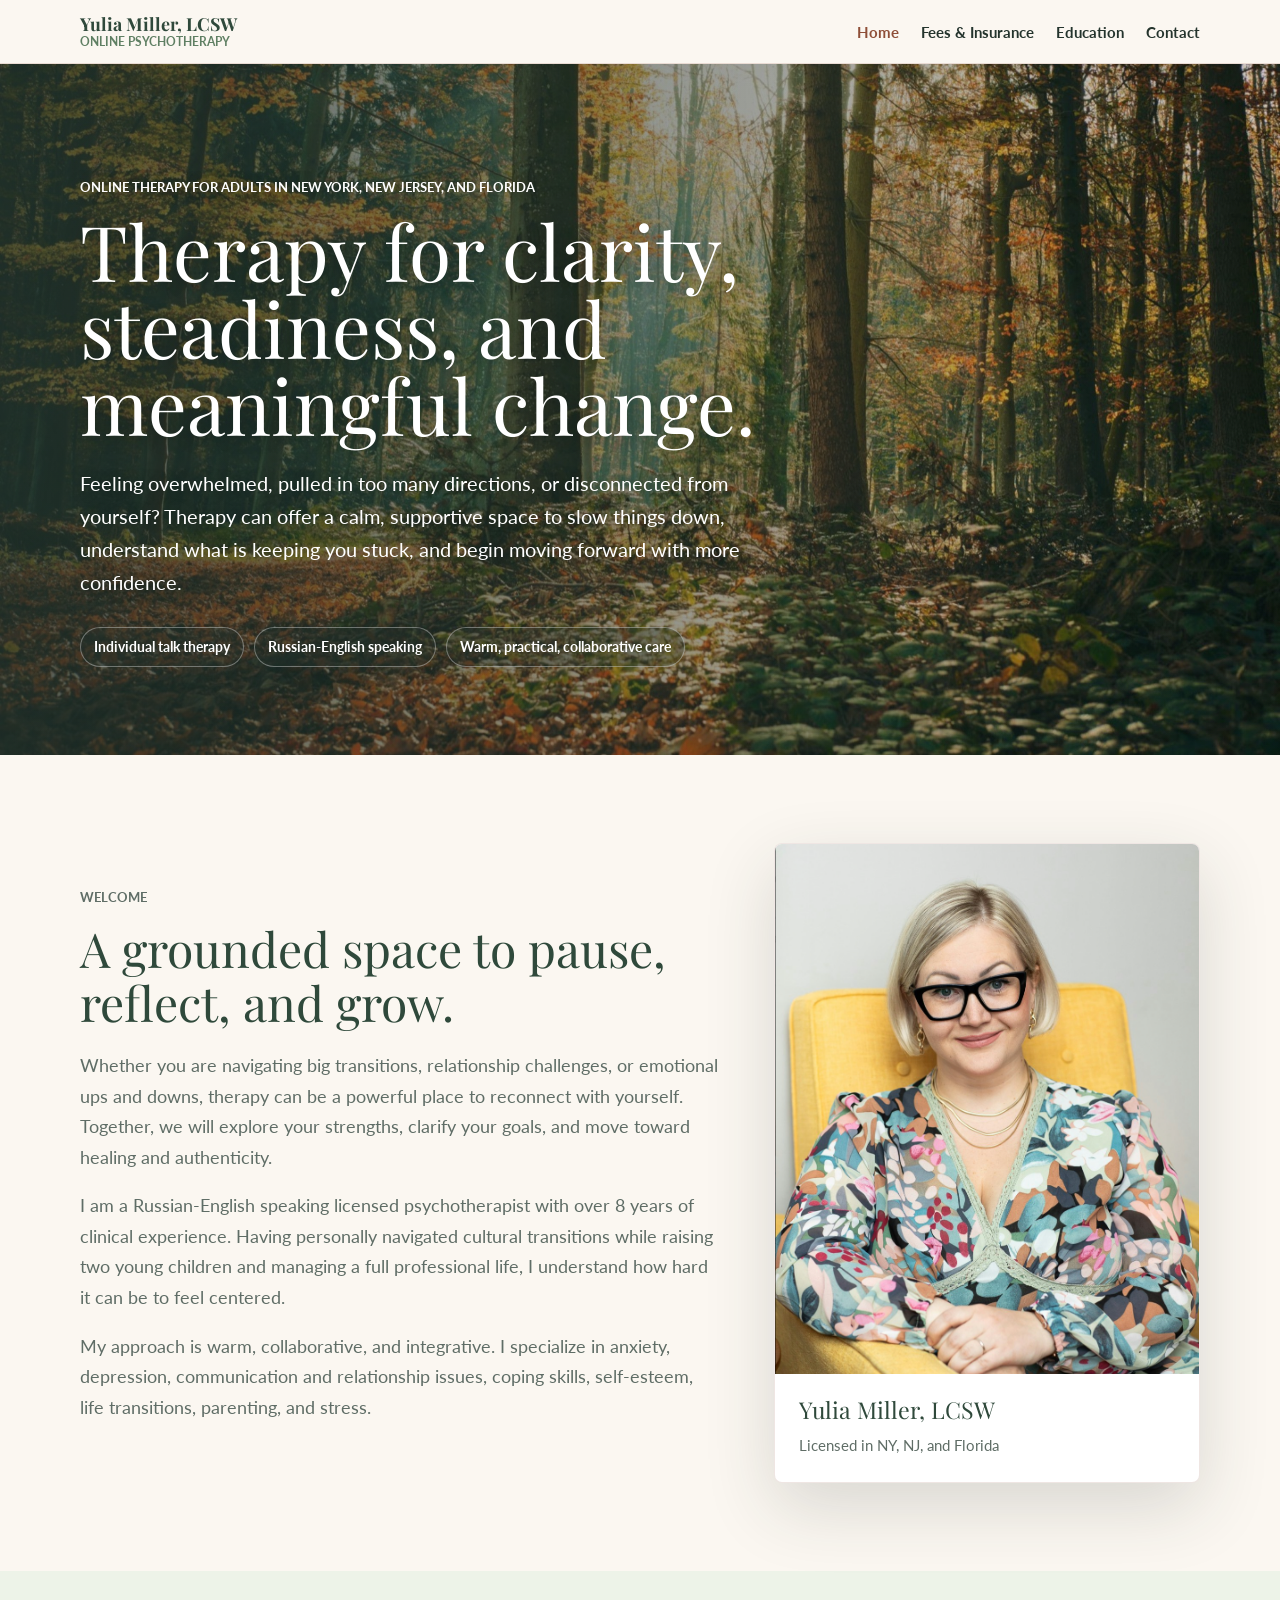
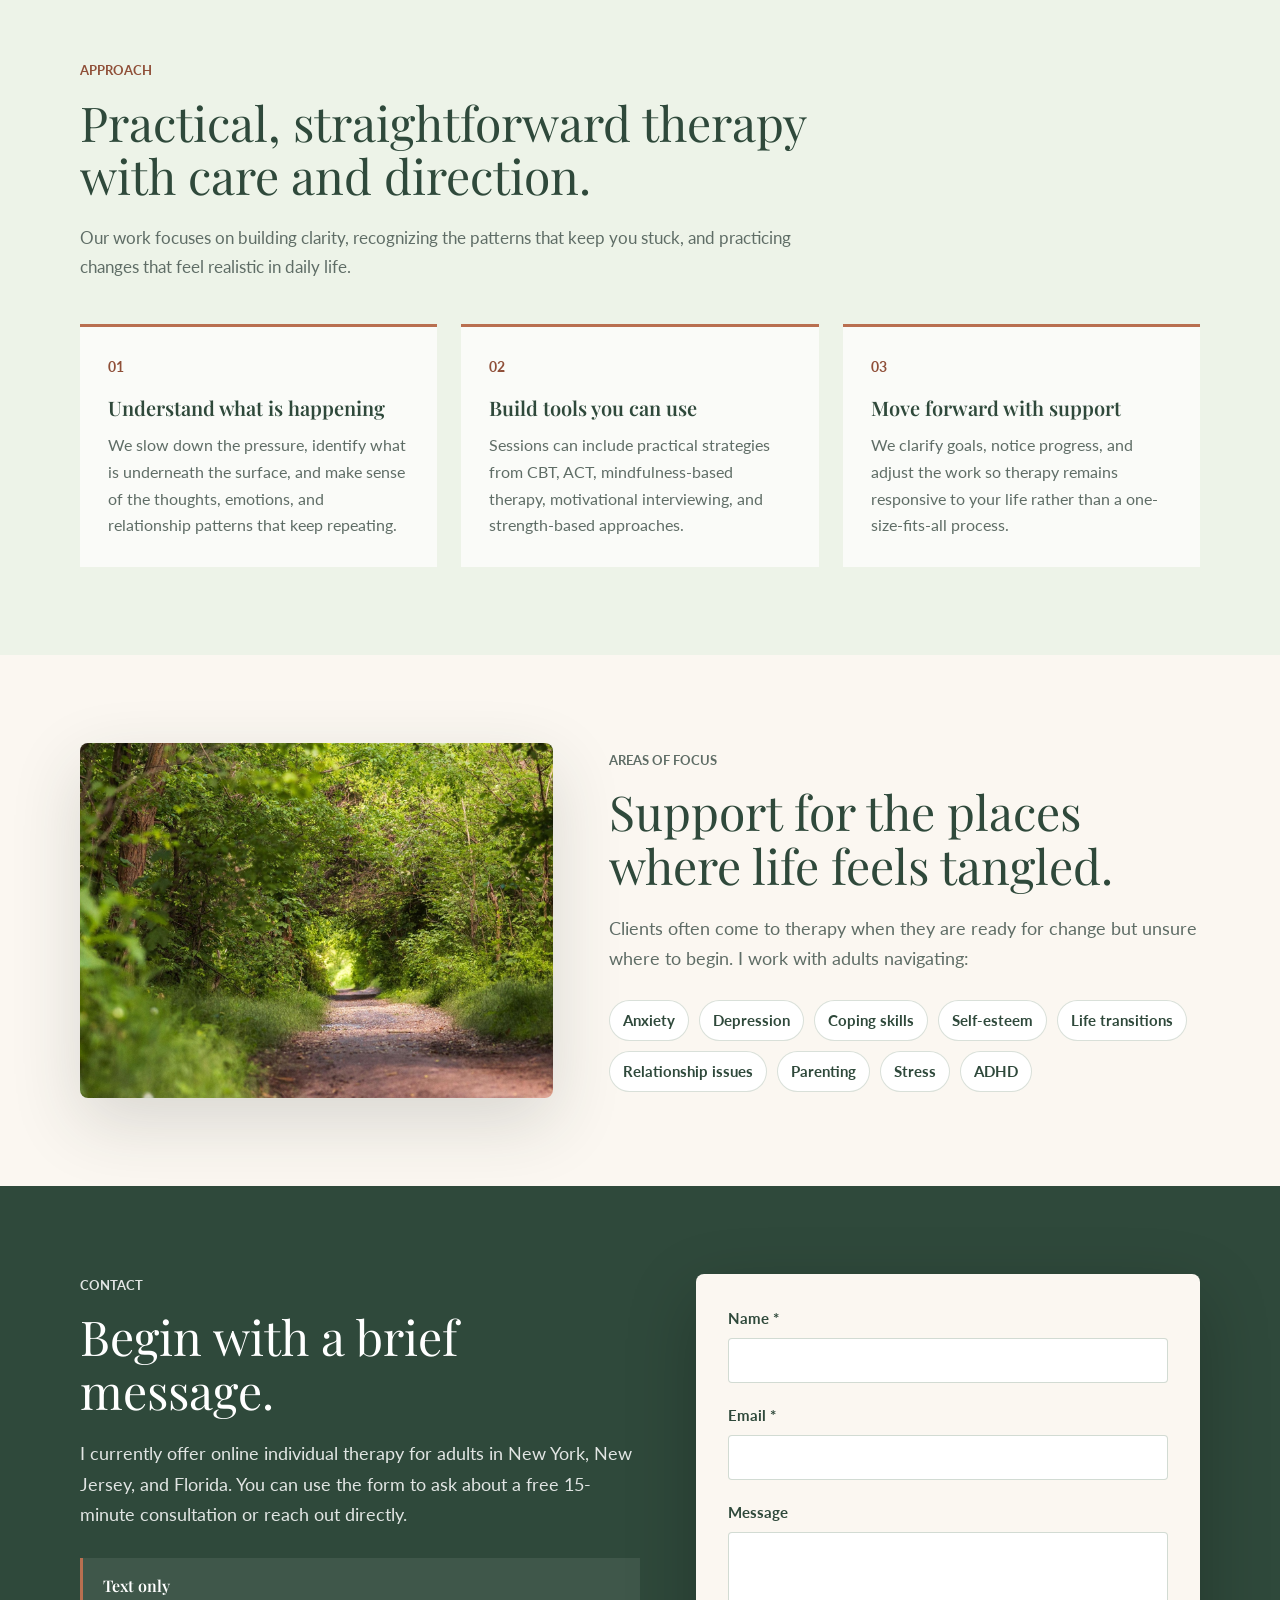
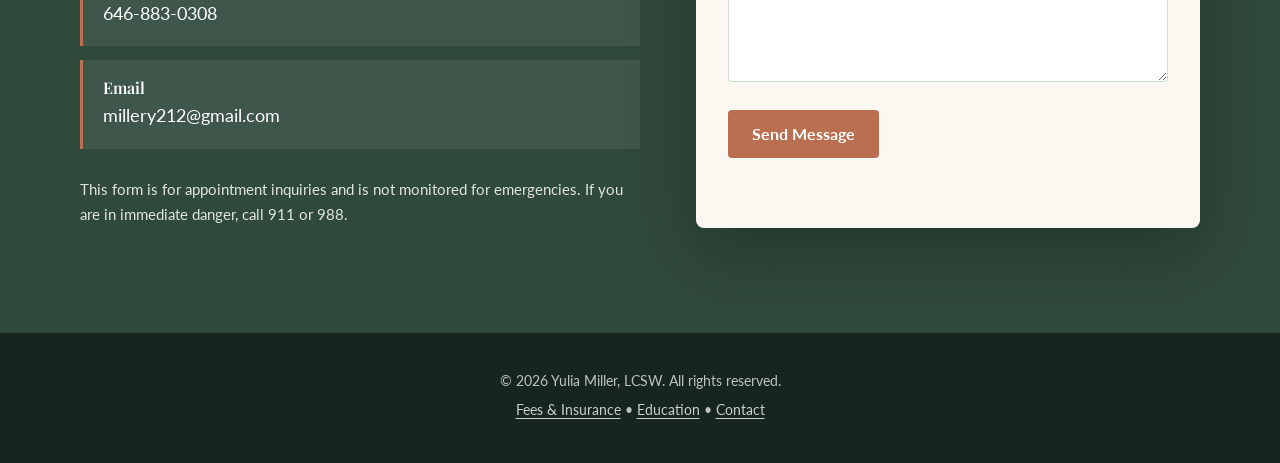
==== index.html @ f6fd6e9c "Remove hero action buttons from top of page" ====
<!doctype html>
<html lang="en">
  <head>
    <meta charset="UTF-8" />
    <meta name="viewport" content="width=device-width, initial-scale=1.0" />
    <title>Yulia Miller LCSW - Online Therapy in NY, NJ, and Florida</title>
    <meta name="description" content="Warm, practical online therapy for adults in New York, New Jersey, and Florida with Yulia Miller, LCSW." />
    <meta name="theme-color" content="#6f8d73" />
    <meta property="og:title" content="Yulia Miller LCSW" />
    <meta property="og:description" content="Online individual therapy for adults seeking clarity, steadiness, and meaningful change." />
    <meta property="og:type" content="website" />
    <meta property="og:url" content="https://yuliamiller.com" />
    <link rel="canonical" href="https://yuliamiller.com/" />
    <link rel="preconnect" href="https://fonts.googleapis.com" />
    <link rel="preconnect" href="https://fonts.gstatic.com" crossorigin />
    <link href="https://fonts.googleapis.com/css2?family=Playfair+Display:wght@400;600;700&amp;family=Lato:wght@400;600;700&amp;display=swap" rel="stylesheet" />
    <link rel="stylesheet" href="styles.css" />
  </head>
  <body>

    <nav class="site-nav">
      <div class="container">
        <a href="/" class="nav-brand">Yulia Miller, LCSW <span>Online Psychotherapy</span></a>
        <ul class="nav-links">
          <li><a href="/" class="active" aria-current="page">Home</a></li>
          <li><a href="/insurances/">Fees &amp; Insurance</a></li>
          <li><a href="/education/">Education</a></li>
          <li><a href="#contact">Contact</a></li>
        </ul>
      </div>
    </nav>

    <header class="hero">
      <div class="container hero-content">
        <p class="eyebrow">Online therapy for adults in New York, New Jersey, and Florida</p>
        <h1>Therapy for clarity, steadiness, and meaningful change.</h1>
        <p class="hero-lede">Feeling overwhelmed, pulled in too many directions, or disconnected from yourself? Therapy can offer a calm, supportive space to slow things down, understand what is keeping you stuck, and begin moving forward with more confidence.</p>
<!--        <div class="hero-actions" aria-label="Primary actions">-->
<!--          <a href="#contact" class="btn">Get in Touch</a>-->
<!--          <a href="/insurances/" class="btn btn-secondary">Fees &amp; Insurance</a>-->
<!--        </div>-->
        <ul class="hero-highlights">
          <li>Individual talk therapy</li>
          <li>Russian-English speaking</li>
          <li>Warm, practical, collaborative care</li>
        </ul>
      </div>
    </header>

    <main>

      <section class="intro-section">
        <div class="container split-layout">
          <div class="content-copy">
            <p class="eyebrow">Welcome</p>
            <h2 class="heading">A grounded space to pause, reflect, and grow.</h2>
            <p>Whether you are navigating big transitions, relationship challenges, or emotional ups and downs, therapy can be a powerful place to reconnect with yourself. Together, we will explore your strengths, clarify your goals, and move toward healing and authenticity.</p>
            <p>I am a Russian-English speaking licensed psychotherapist with over 8 years of clinical experience. Having personally navigated cultural transitions while raising two young children and managing a full professional life, I understand how hard it can be to feel centered.</p>
            <p>My approach is warm, collaborative, and integrative. I specialize in anxiety, depression, communication and relationship issues, coping skills, self-esteem, life transitions, parenting, and stress.</p>
          </div>
          <aside class="portrait-panel" aria-label="About Yulia Miller">
            <img src="images/headshot.png" alt="Yulia Miller, LCSW" />
            <div class="portrait-details">
              <p>Yulia Miller, LCSW</p>
              <span>Licensed in NY, NJ, and Florida</span>
            </div>
          </aside>
        </div>
      </section>

      <section class="approach-section">
        <div class="container">
          <div class="section-intro">
            <p class="eyebrow">Approach</p>
            <h2 class="heading">Practical, straightforward therapy with care and direction.</h2>
            <p>Our work focuses on building clarity, recognizing the patterns that keep you stuck, and practicing changes that feel realistic in daily life.</p>
          </div>
          <div class="approach-grid">
            <article class="feature-item">
              <span class="feature-number">01</span>
              <h3>Understand what is happening</h3>
              <p>We slow down the pressure, identify what is underneath the surface, and make sense of the thoughts, emotions, and relationship patterns that keep repeating.</p>
            </article>
            <article class="feature-item">
              <span class="feature-number">02</span>
              <h3>Build tools you can use</h3>
              <p>Sessions can include practical strategies from CBT, ACT, mindfulness-based therapy, motivational interviewing, and strength-based approaches.</p>
            </article>
            <article class="feature-item">
              <span class="feature-number">03</span>
              <h3>Move forward with support</h3>
              <p>We clarify goals, notice progress, and adjust the work so therapy remains responsive to your life rather than a one-size-fits-all process.</p>
            </article>
          </div>
        </div>
      </section>

      <section class="focus-section">
        <div class="container split-layout reverse">
          <div class="image-panel">
            <img src="images/green-path.jpeg" alt="A quiet green path through trees" />
          </div>
          <div class="content-copy">
            <p class="eyebrow">Areas of Focus</p>
            <h2 class="heading">Support for the places where life feels tangled.</h2>
            <p>Clients often come to therapy when they are ready for change but unsure where to begin. I work with adults navigating:</p>
            <ul class="pill-list">
              <li>Anxiety</li>
              <li>Depression</li>
              <li>Coping skills</li>
              <li>Self-esteem</li>
              <li>Life transitions</li>
              <li>Relationship issues</li>
              <li>Parenting</li>
              <li>Stress</li>
              <li>ADHD</li>
            </ul>
          </div>
        </div>
      </section>

      <section id="contact" class="contact">
        <div class="container contact-layout">
          <div class="contact-copy">
            <p class="eyebrow">Contact</p>
            <h2 class="heading">Begin with a brief message.</h2>
            <p>I currently offer online individual therapy for adults in New York, New Jersey, and Florida. You can use the form to ask about a free 15-minute consultation or reach out directly.</p>
            <div class="contact-methods">
              <a href="sms:+16468830308" class="contact-method">
                <span>Text only</span>
                646-883-0308
              </a>
              <a href="mailto:millery212@gmail.com" class="contact-method">
                <span>Email</span>
                millery212@gmail.com
              </a>
            </div>
            <p class="contact-note">This form is for appointment inquiries and is not monitored for emergencies. If you are in immediate danger, call 911 or 988.</p>
          </div>

          <form class="contact-form" id="contactForm">
            <div class="form-group">
              <label for="name">Name <span aria-hidden="true">*</span></label>
              <input type="text" id="name" name="name" required autocomplete="name" />
            </div>
            <div class="form-group">
              <label for="email">Email <span aria-hidden="true">*</span></label>
              <input type="email" id="email" name="email" required autocomplete="email" />
            </div>
            <div class="form-group">
              <label for="message">Message</label>
              <textarea id="message" name="message"></textarea>
            </div>
            <button type="submit" class="form-submit">Send Message</button>
            <p class="form-status" id="formStatus" aria-live="polite"></p>
          </form>
        </div>
      </section>

    </main>

    <footer class="site-footer">
      <p>&copy; <span id="year"></span> Yulia Miller, LCSW. All rights reserved.</p>
      <p><a href="/insurances/">Fees &amp; Insurance</a> &bull; <a href="/education/">Education</a> &bull; <a href="/#contact">Contact</a></p>
    </footer>

    <script>
      document.getElementById('year').textContent = new Date().getFullYear();

      const form = document.getElementById('contactForm');
      const status = document.getElementById('formStatus');

      form.addEventListener('submit', async (e) => {
        e.preventDefault();
        const btn = form.querySelector('.form-submit');
        btn.disabled = true;
        status.textContent = 'Sending...';
        status.className = 'form-status';

        const data = {
          name: form.name.value.trim(),
          email: form.email.value.trim(),
          message: form.message.value.trim(),
        };

        try {
          const res = await fetch('/api/contact', {
            method: 'POST',
            headers: { 'Content-Type': 'application/json' },
            body: JSON.stringify(data),
          });
          if (res.ok) {
            status.textContent = 'Thank you. I will be in touch soon.';
            status.className = 'form-status success';
            form.reset();
          } else {
            throw new Error('Server error');
          }
        } catch {
          status.textContent = 'Something went wrong. Please email me directly.';
          status.className = 'form-status error';
        } finally {
          btn.disabled = false;
        }
      });
    </script>
  </body>
</html>
---- styles.css ----
:root {
  --forest: #2f493b;
  --moss: #5f7f63;
  --sage: #8fa985;
  --sage-light: #edf3e8;
  --clay: #b96f50;
  --clay-dark: #8f4f38;
  --cream: #fbf7f1;
  --linen: #f4eadf;
  --sand: #dfc9b2;
  --ink: #24342d;
  --muted: #5f6d66;
  --white: #ffffff;
  --body-font: 'Lato', sans-serif;
  --heading-font: 'Playfair Display', serif;
}

*, *::before, *::after { box-sizing: border-box; }

html { scroll-behavior: smooth; }

html, body {
  margin: 0;
  padding: 0;
}

body {
  font-family: var(--body-font);
  color: var(--ink);
  font-size: 18px;
  line-height: 1.7;
  letter-spacing: 0;
  background: var(--cream);
}

.container {
  width: min(1120px, calc(100% - 48px));
  margin: 0 auto;
}

.center { text-align: center; }

img {
  max-width: 100%;
  height: auto;
  display: block;
}

a {
  color: var(--clay-dark);
  text-underline-offset: 0.18em;
}

p { margin: 0 0 18px; }

.heading {
  font-family: var(--heading-font);
  font-weight: 400;
  font-size: clamp(2rem, 4vw, 3rem);
  line-height: 1.12;
  margin: 0 0 20px;
  color: var(--forest);
}

.eyebrow {
  color: var(--clay-dark);
  font-size: 0.84rem;
  font-weight: 700;
  letter-spacing: 0;
  margin: 0 0 14px;
  text-transform: uppercase;
}

/* Navigation */

.site-nav {
  background: rgba(251, 247, 241, 0.94);
  border-bottom: 1px solid rgba(143, 79, 56, 0.16);
  position: sticky;
  top: 0;
  z-index: 100;
  backdrop-filter: blur(14px);
}

.site-nav .container {
  display: flex;
  align-items: center;
  justify-content: space-between;
  gap: 24px;
  padding-top: 14px;
  padding-bottom: 14px;
}

.nav-brand {
  font-family: var(--heading-font);
  font-weight: 700;
  font-size: 1.12rem;
  color: var(--forest);
  text-decoration: none;
  line-height: 1.15;
  white-space: nowrap;
}

.nav-brand span {
  display: block;
  font-size: 0.76rem;
  font-family: var(--body-font);
  font-weight: 700;
  color: var(--moss);
  letter-spacing: 0;
  text-transform: uppercase;
}

.nav-links {
  display: flex;
  align-items: center;
  flex-wrap: wrap;
  justify-content: flex-end;
  gap: 22px;
  list-style: none;
  margin: 0;
  padding: 0;
}

.nav-links a {
  color: var(--ink);
  font-size: 0.95rem;
  font-weight: 700;
  text-decoration: none;
}

.nav-links a:hover,
.nav-links a.active {
  color: var(--clay-dark);
}

/* Home hero */

.hero {
  position: relative;
  isolation: isolate;
  min-height: 560px;
  padding: 112px 0 88px;
  color: var(--white);
  background:
    linear-gradient(90deg, rgba(36, 52, 45, 0.78), rgba(36, 52, 45, 0.45) 58%, rgba(36, 52, 45, 0.18)),
    url("images/forest-warm.jpeg") center / cover no-repeat;
}

.hero-content {
  max-width: 760px;
  margin-left: max(24px, calc((100vw - 1120px) / 2));
}

.hero .eyebrow,
.hero h1,
.hero p {
  color: var(--white);
  text-shadow: 0 1px 18px rgba(0, 0, 0, 0.32);
}

.hero h1 {
  font-family: var(--heading-font);
  font-size: clamp(2.75rem, 6vw, 5.2rem);
  font-weight: 400;
  line-height: 1;
  margin: 0 0 24px;
}

.hero-lede {
  max-width: 680px;
  font-size: clamp(1.05rem, 2vw, 1.25rem);
  line-height: 1.65;
}

.hero-actions {
  display: flex;
  flex-wrap: wrap;
  gap: 14px;
  margin-top: 30px;
}

.btn,
.form-submit {
  display: inline-flex;
  align-items: center;
  justify-content: center;
  min-height: 48px;
  border: 0;
  border-radius: 4px;
  background: var(--clay);
  color: var(--white);
  cursor: pointer;
  font-family: var(--body-font);
  font-size: 0.98rem;
  font-weight: 700;
  line-height: 1.2;
  padding: 13px 24px;
  text-decoration: none;
  transition: background 0.15s ease, transform 0.15s ease;
}

.btn:hover,
.form-submit:hover {
  background: var(--clay-dark);
  color: var(--white);
  transform: translateY(-1px);
}

.btn-secondary {
  background: rgba(255, 255, 255, 0.18);
  border: 1px solid rgba(255, 255, 255, 0.64);
}

.btn-secondary:hover {
  background: rgba(255, 255, 255, 0.28);
}

.hero-highlights {
  display: flex;
  flex-wrap: wrap;
  gap: 10px;
  list-style: none;
  margin: 28px 0 0;
  padding: 0;
}

.hero-highlights li {
  border: 1px solid rgba(255, 255, 255, 0.34);
  border-radius: 999px;
  background: rgba(36, 52, 45, 0.34);
  color: var(--white);
  font-size: 0.9rem;
  font-weight: 700;
  padding: 7px 13px;
}

/* Shared sections */

section {
  padding: 88px 0;
}

.intro-section,
.focus-section {
  background: var(--cream);
}

.approach-section {
  background: var(--sage-light);
}

.split-layout {
  display: grid;
  grid-template-columns: minmax(0, 1.08fr) minmax(300px, 0.72fr);
  gap: 56px;
  align-items: center;
}

.split-layout.reverse {
  grid-template-columns: minmax(300px, 0.8fr) minmax(0, 1fr);
}

.content-copy {
  max-width: 720px;
}

.content-copy p {
  color: var(--muted);
}

.portrait-panel,
.image-panel {
  overflow: hidden;
  border-radius: 8px;
  box-shadow: 0 24px 70px rgba(36, 52, 45, 0.16);
}

.portrait-panel {
  background: var(--white);
  border: 1px solid rgba(143, 79, 56, 0.14);
}

.portrait-panel img {
  width: 100%;
  aspect-ratio: 4 / 5;
  object-fit: cover;
  object-position: center top;
}

.portrait-details {
  padding: 22px 24px 24px;
}

.portrait-details p {
  color: var(--forest);
  font-family: var(--heading-font);
  font-size: 1.45rem;
  line-height: 1.2;
  margin: 0 0 8px;
}

.portrait-details span {
  color: var(--muted);
  display: block;
  font-size: 0.96rem;
}

.section-intro {
  max-width: 760px;
  margin-bottom: 42px;
}

.section-intro p:last-child {
  color: var(--muted);
  font-size: 1.08rem;
}

.approach-grid {
  display: grid;
  grid-template-columns: repeat(3, minmax(0, 1fr));
  gap: 24px;
}

.feature-item {
  border-top: 3px solid var(--clay);
  background: rgba(255, 255, 255, 0.72);
  padding: 28px;
}

.feature-number {
  color: var(--clay-dark);
  display: block;
  font-size: 0.9rem;
  font-weight: 700;
  margin-bottom: 16px;
}

.feature-item h3,
.fees-box h3,
.edu-item h3,
.contact-method span {
  color: var(--forest);
  font-family: var(--heading-font);
  font-size: 1.25rem;
  font-weight: 600;
  line-height: 1.25;
  margin: 0 0 12px;
}

.feature-item p {
  color: var(--muted);
  font-size: 0.98rem;
  margin: 0;
}

.image-panel img {
  width: 100%;
  aspect-ratio: 4 / 3;
  object-fit: cover;
}

.pill-list,
.payment-tags {
  display: flex;
  flex-wrap: wrap;
  gap: 10px;
  list-style: none;
  margin: 26px 0 0;
  padding: 0;
}

.pill-list li,
.tag {
  background: var(--white);
  border: 1px solid rgba(95, 127, 99, 0.24);
  border-radius: 999px;
  color: var(--forest);
  font-size: 0.92rem;
  font-weight: 700;
  padding: 7px 13px;
}

/* Contact */

.contact {
  background: var(--forest);
  color: var(--white);
}

.contact-layout {
  display: grid;
  grid-template-columns: minmax(0, 0.8fr) minmax(320px, 0.72fr);
  gap: 56px;
  align-items: start;
}

.contact .heading,
.contact .eyebrow,
.contact-copy p {
  color: var(--white);
}

.contact-copy p {
  opacity: 0.86;
}

.contact-methods {
  display: grid;
  gap: 14px;
  margin: 28px 0;
}

.contact-method {
  border-left: 3px solid var(--clay);
  background: rgba(255, 255, 255, 0.08);
  color: var(--white);
  display: block;
  padding: 18px 20px;
  text-decoration: none;
}

.contact-method:hover {
  background: rgba(255, 255, 255, 0.14);
}

.contact-method span {
  color: var(--white);
  display: block;
  font-size: 1rem;
  margin-bottom: 2px;
}

.contact-note {
  font-size: 0.92rem;
}

.contact-form {
  background: var(--cream);
  border-radius: 8px;
  box-shadow: 0 24px 70px rgba(0, 0, 0, 0.24);
  padding: 32px;
}

.form-group {
  margin-bottom: 20px;
}

.form-group label {
  color: var(--forest);
  display: block;
  font-size: 0.92rem;
  font-weight: 700;
  margin-bottom: 7px;
}

.form-group input,
.form-group textarea {
  width: 100%;
  border: 1px solid rgba(95, 127, 99, 0.28);
  border-radius: 4px;
  background: var(--white);
  color: var(--ink);
  font-family: var(--body-font);
  font-size: 1rem;
  padding: 12px 14px;
  transition: border-color 0.15s ease, box-shadow 0.15s ease;
}

.form-group input:focus,
.form-group textarea:focus {
  border-color: var(--clay);
  box-shadow: 0 0 0 3px rgba(185, 111, 80, 0.16);
  outline: none;
}

.form-group textarea {
  min-height: 150px;
  resize: vertical;
}

.form-status {
  color: var(--forest);
  font-size: 0.95rem;
  margin: 16px 0 0;
  min-height: 1.4em;
}

.form-status.success { color: var(--moss); }
.form-status.error { color: #9e3224; }

/* Fees and education pages */

.page-hero {
  position: relative;
  padding: 68px 0 58px;
  background:
    linear-gradient(90deg, rgba(36, 52, 45, 0.8), rgba(36, 52, 45, 0.44)),
    url("images/forest-warm.jpeg") center / cover no-repeat;
  color: var(--white);
}

.page-hero h1 {
  color: var(--white);
  font-family: var(--heading-font);
  font-size: clamp(2.25rem, 5vw, 4rem);
  font-weight: 400;
  line-height: 1.08;
  margin: 0 0 12px;
}

.page-hero p {
  max-width: 680px;
  color: rgba(255, 255, 255, 0.86);
  margin: 0;
}

.fees-grid {
  display: grid;
  grid-template-columns: minmax(0, 0.86fr) minmax(0, 1.14fr);
  gap: 32px;
  align-items: start;
}

.fees-box,
.edu-item {
  background: var(--white);
  border: 1px solid rgba(143, 79, 56, 0.14);
  border-radius: 8px;
  padding: 30px;
}

.fees-box h3 {
  margin-top: 0;
}

.fee-amount {
  color: var(--forest);
  font-size: 2rem;
  font-weight: 700;
  line-height: 1.2;
  margin: 0 0 8px;
}

.fee-amount span {
  color: var(--muted);
  display: block;
  font-size: 1rem;
  font-weight: 400;
  margin-top: 4px;
}

.insurance-list {
  columns: 2;
  column-gap: 32px;
  list-style: none;
  margin: 16px 0 0;
  padding: 0;
}

.insurance-list li {
  border-bottom: 1px solid rgba(95, 127, 99, 0.18);
  break-inside: avoid;
  color: var(--muted);
  font-size: 0.96rem;
  padding: 7px 0;
}

.insurance-list li:last-child {
  border-bottom: 1px solid rgba(95, 127, 99, 0.18);
}

.edu-list {
  display: grid;
  gap: 20px;
  list-style: none;
  margin: 0;
  padding: 0;
  max-width: 820px;
}

.edu-item p {
  color: var(--muted);
  margin: 0 0 6px;
}

.edu-item .edu-years {
  color: var(--clay-dark);
  font-size: 0.94rem;
  font-weight: 700;
  margin-bottom: 8px;
}

.edu-item .edu-addr {
  color: var(--muted);
  font-size: 0.9rem;
}

/* Footer */

.site-footer {
  background: #17251f;
  color: rgba(255, 255, 255, 0.72);
  font-size: 0.88rem;
  padding: 36px 24px;
  text-align: center;
}

.site-footer p {
  margin: 0 0 5px;
}

.site-footer a {
  color: rgba(255, 255, 255, 0.78);
}

.site-footer a:hover {
  color: var(--white);
}

/* Responsive */

@media (max-width: 860px) {
  body {
    font-size: 17px;
  }

  .site-nav .container {
    align-items: flex-start;
    flex-direction: column;
    gap: 12px;
  }

  .nav-links {
    justify-content: flex-start;
    gap: 14px 18px;
  }

  .hero {
    min-height: 0;
    padding: 82px 0 70px;
  }

  .hero-content {
    margin-left: auto;
    max-width: none;
  }

  section {
    padding: 64px 0;
  }

  .split-layout,
  .split-layout.reverse,
  .approach-grid,
  .contact-layout,
  .fees-grid {
    grid-template-columns: 1fr;
  }

  .split-layout.reverse .image-panel {
    order: 2;
  }

  .split-layout.reverse .content-copy {
    order: 1;
  }

  .insurance-list {
    columns: 1;
  }
}

@media (max-width: 560px) {
  .container {
    width: min(100% - 32px, 1120px);
  }

  .hero {
    padding: 48px 0 46px;
  }

  .hero h1 {
    font-size: clamp(2rem, 11vw, 2.7rem);
  }

  .hero-lede {
    font-size: 1rem;
    line-height: 1.55;
  }

  .hero-actions,
  .btn,
  .form-submit {
    width: 100%;
  }

  .hero-highlights {
    display: none;
  }

  .hero-highlights li,
  .pill-list li,
  .tag {
    font-size: 0.84rem;
  }

  .contact-form,
  .fees-box,
  .edu-item {
    padding: 24px;
  }
}
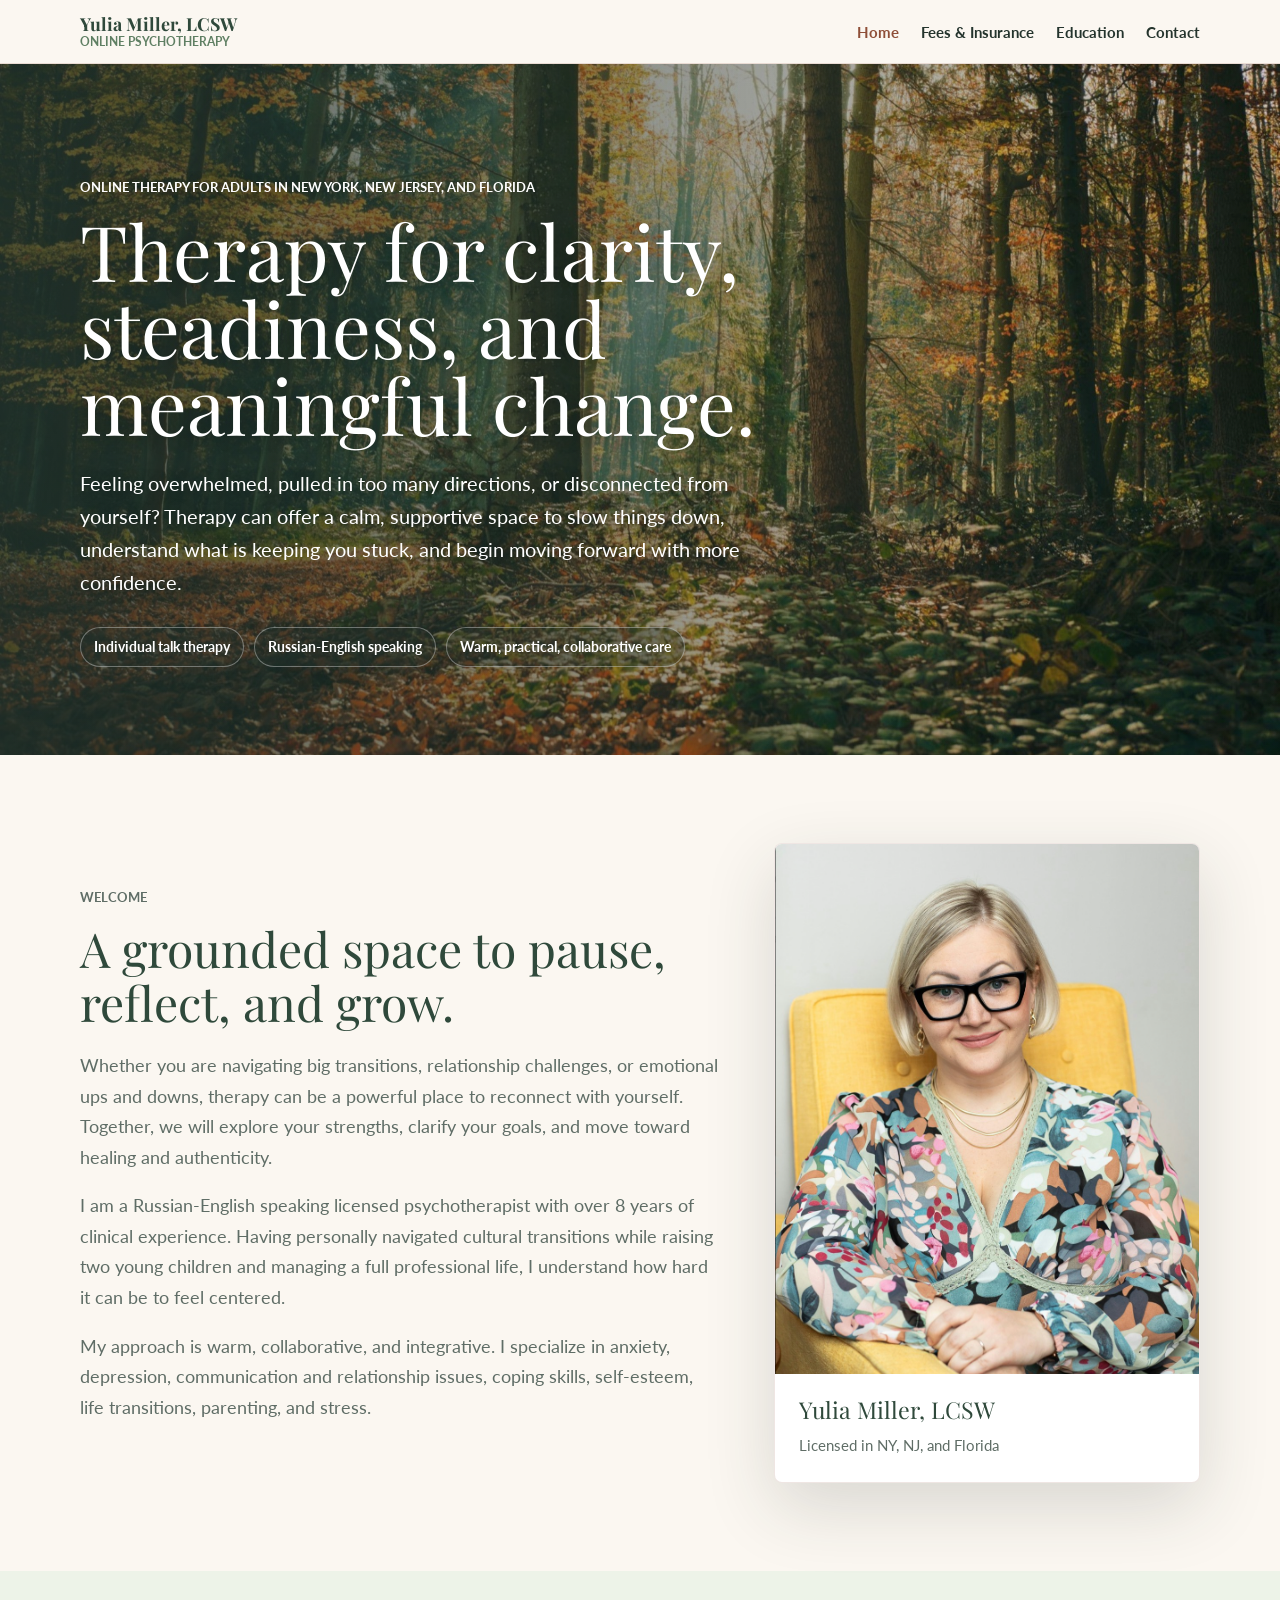
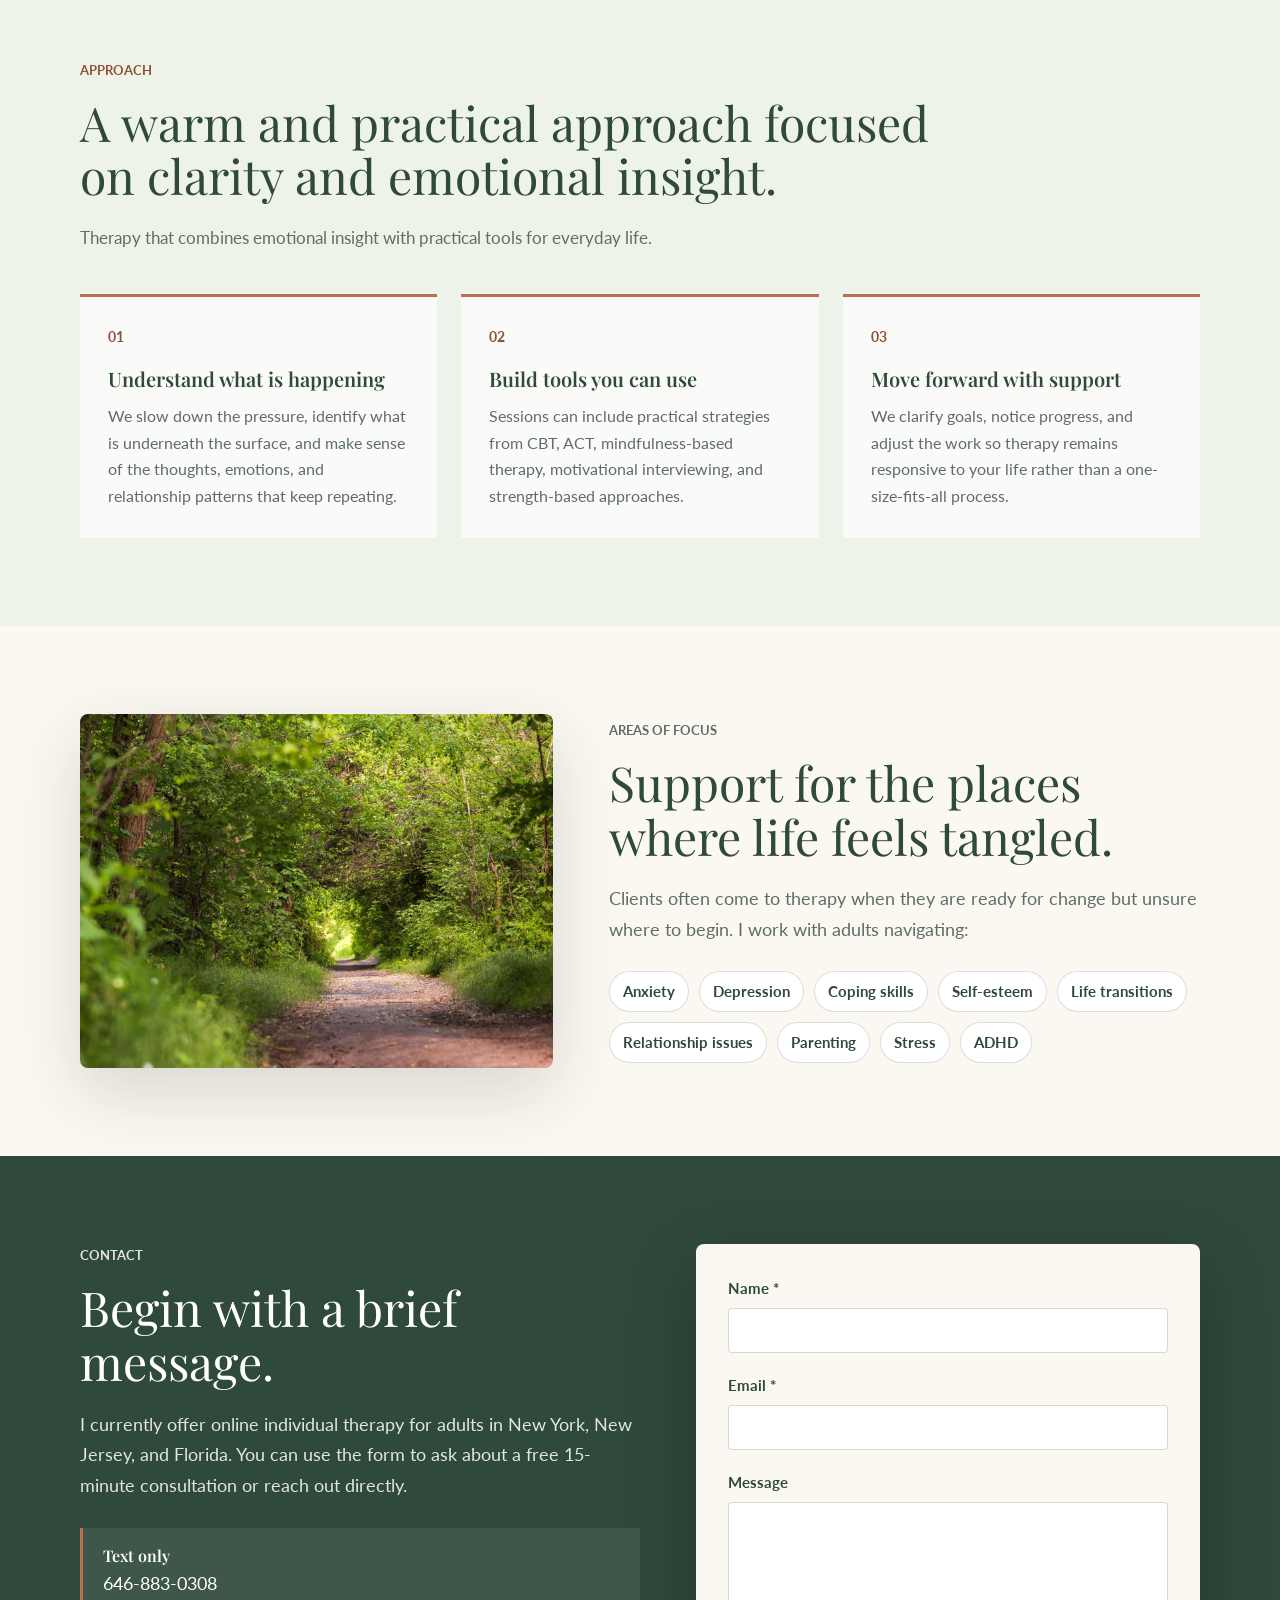
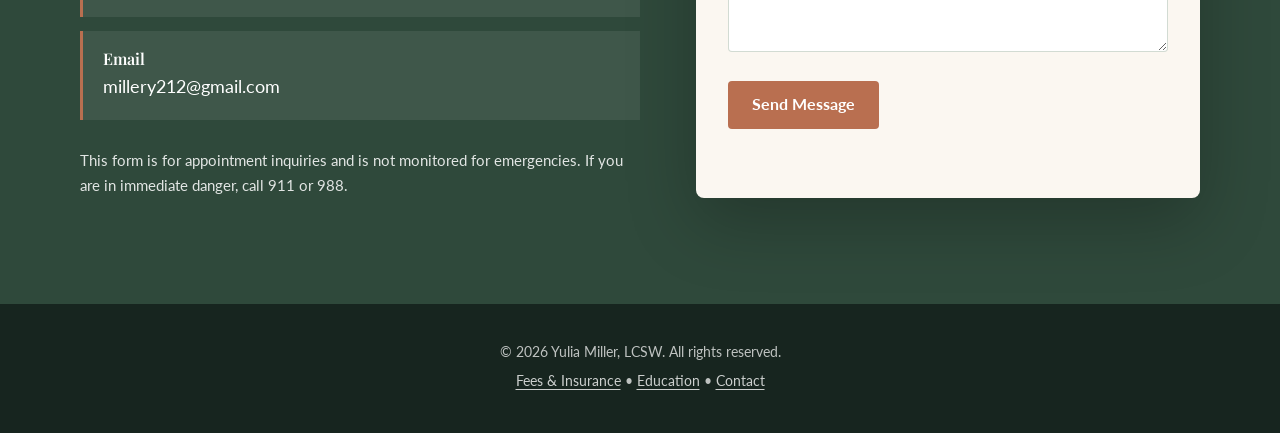
==== commit 8953389f: "Tweak approach section" ====
--- a/index.html
+++ b/index.html
@@ -72,8 +72,8 @@
         <div class="container">
           <div class="section-intro">
             <p class="eyebrow">Approach</p>
-            <h2 class="heading">Practical, straightforward therapy with care and direction.</h2>
-            <p>Our work focuses on building clarity, recognizing the patterns that keep you stuck, and practicing changes that feel realistic in daily life.</p>
+            <h2 class="heading">A warm and practical approach focused on clarity and emotional insight.</h2>
+            <p>Therapy that combines emotional insight with practical tools for everyday life.</p>
           </div>
           <div class="approach-grid">
             <article class="feature-item">
--- a/styles.css
+++ b/styles.css
@@ -307,7 +307,7 @@
 }
 
 .section-intro {
-  max-width: 760px;
+  max-width: 860px;
   margin-bottom: 42px;
 }
 
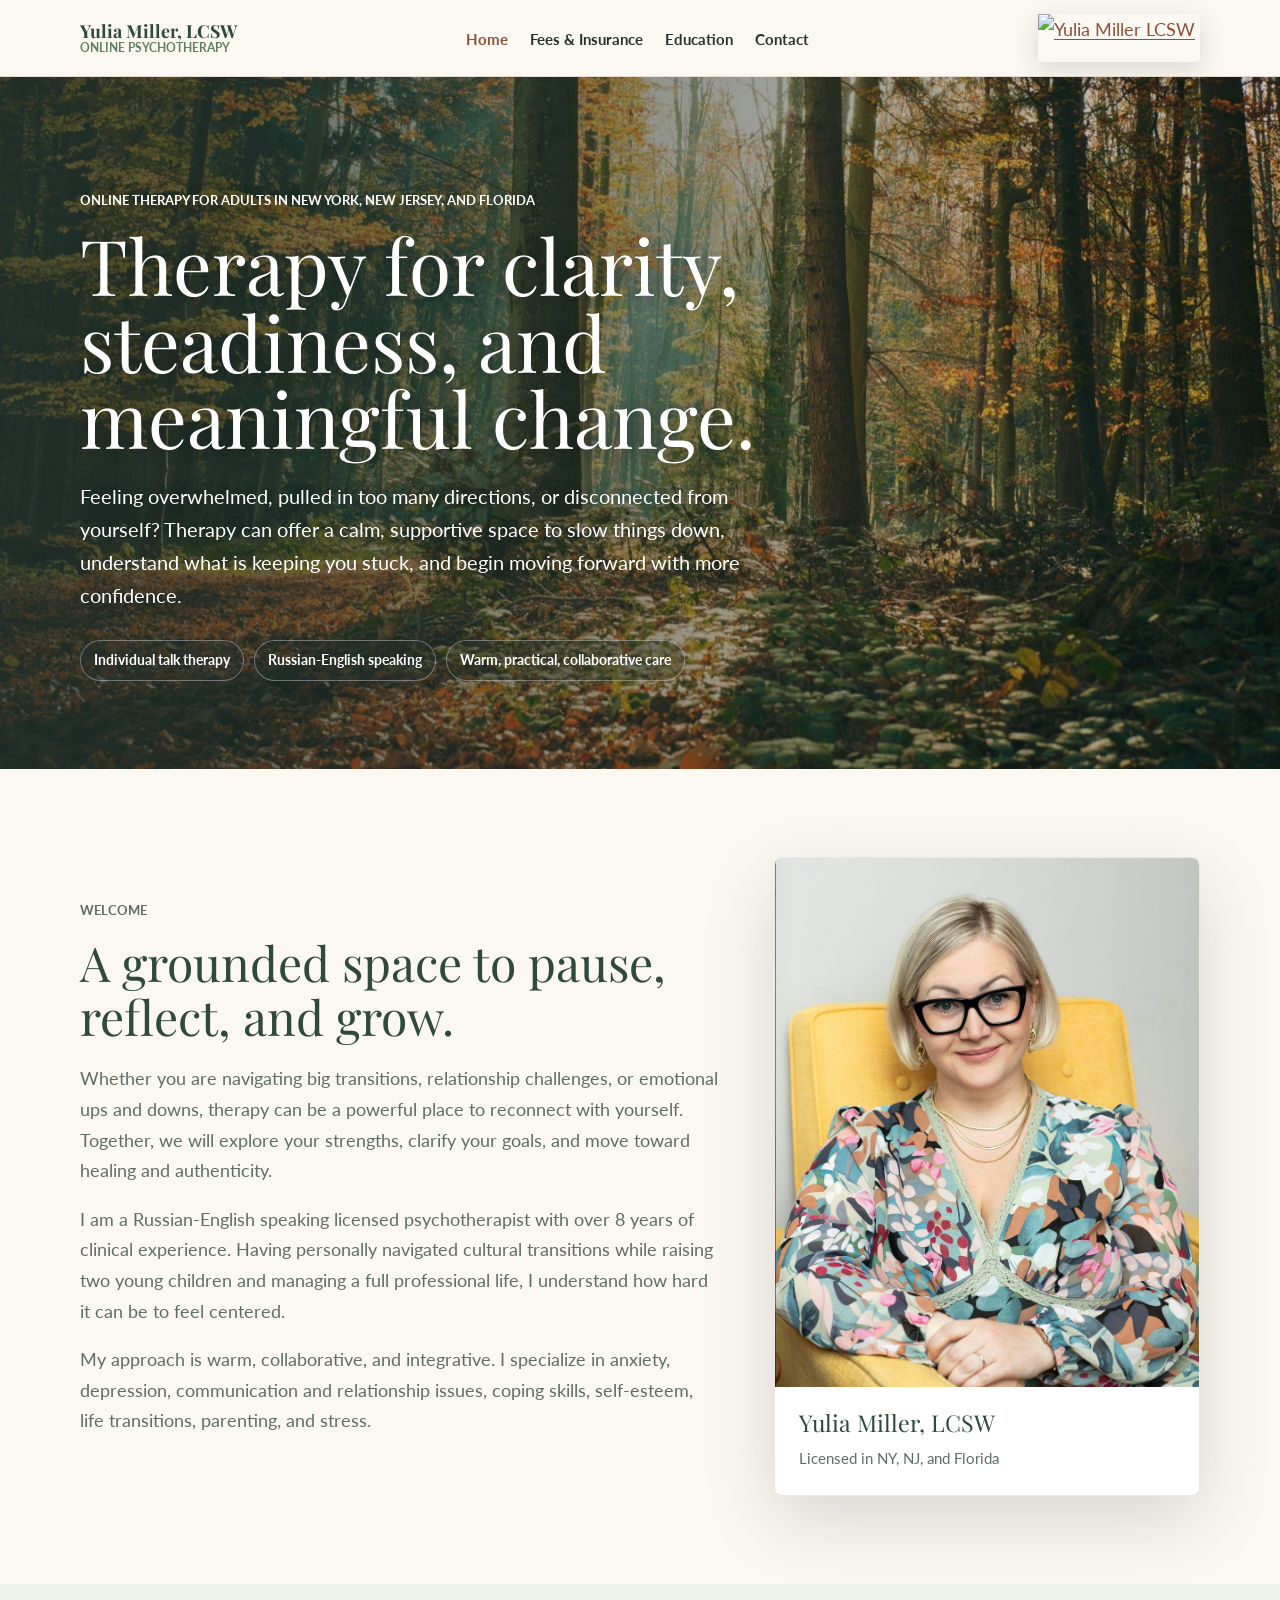
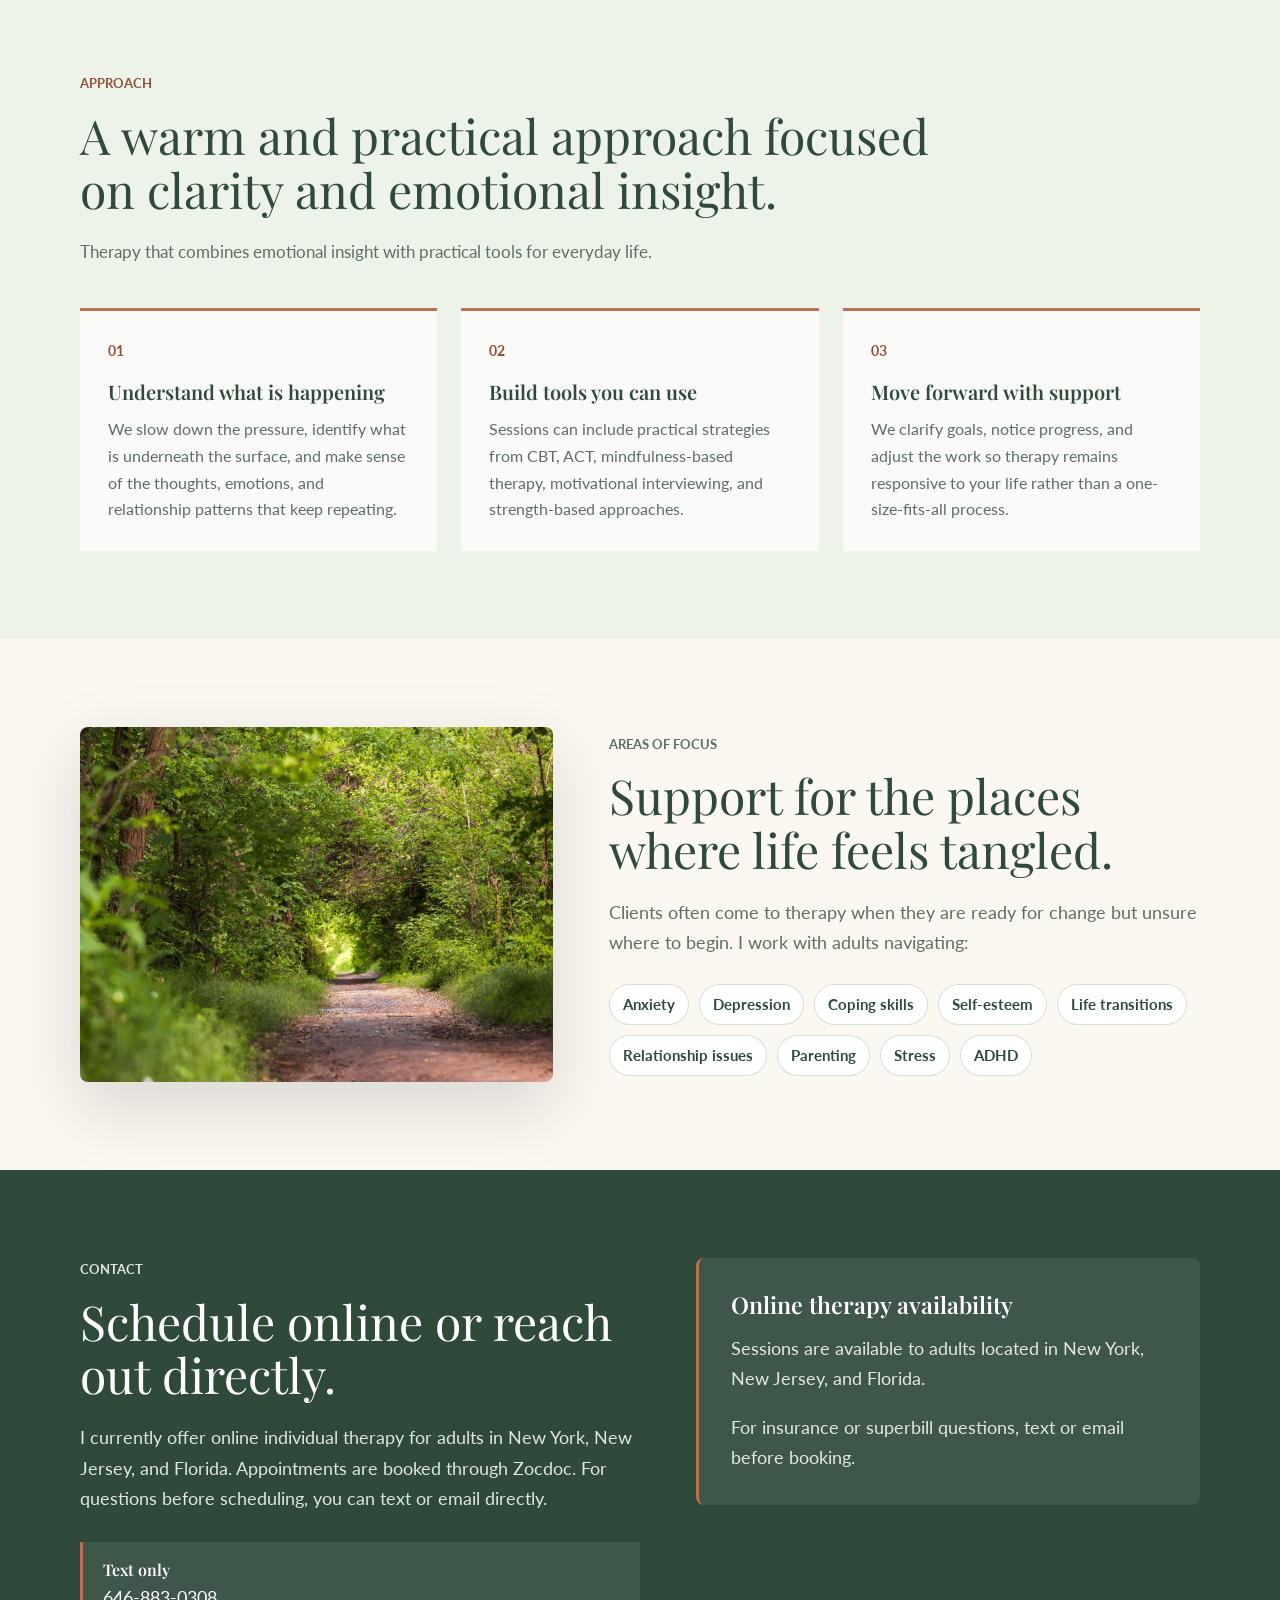
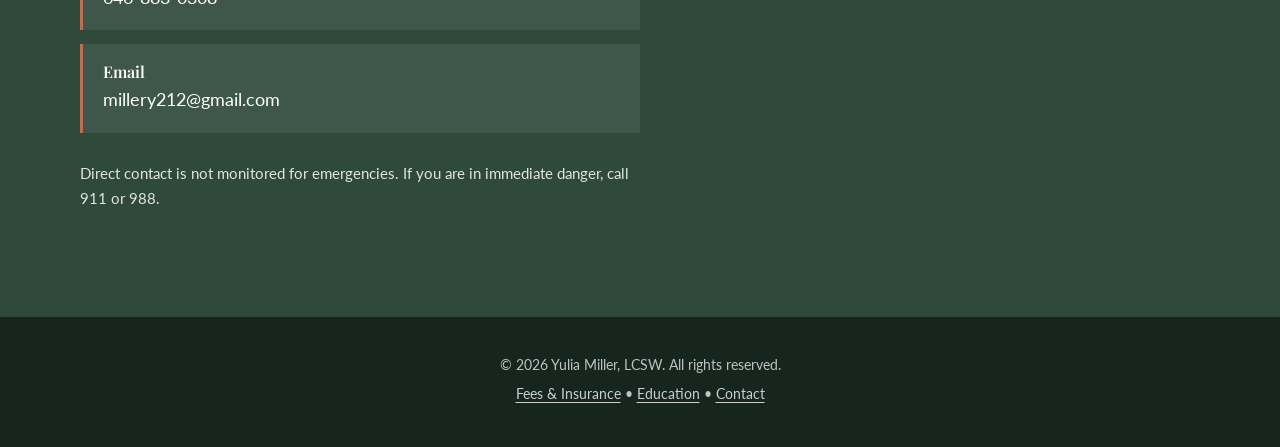
==== commit 4bb4b400: "Add ZocDoc booking widget" ====
--- a/index.html
+++ b/index.html
@@ -27,6 +27,9 @@
           <li><a href="/education/">Education</a></li>
           <li><a href="#contact">Contact</a></li>
         </ul>
+        <div class="nav-booking" aria-label="Online booking">
+          <div><a style='display: block' href='https://www.zocdoc.com/practice/yulia-miller-lcsw-97124?lock=true&isNewPatient=false&referrerType=widget' class='zd-plugin' data-type='book-button' data-practice-id='97124' title='Yulia Miller LCSW' aria-label='Book online with Yulia Miller LCSW'><img src='https://offsiteSchedule.zocdoc.com/images/remote/zd_bookonline_162x48.png?type=bobjs&monolith_provider_id=97124&practice_id=pt_habWmsLERkKoq3RJicwJeR' alt='Yulia Miller LCSW' title='Yulia Miller LCSW' style='border: 0'/></a></div>
+        </div>
       </div>
     </nav>
 
@@ -123,8 +126,8 @@
         <div class="container contact-layout">
           <div class="contact-copy">
             <p class="eyebrow">Contact</p>
-            <h2 class="heading">Begin with a brief message.</h2>
-            <p>I currently offer online individual therapy for adults in New York, New Jersey, and Florida. You can use the form to ask about a free 15-minute consultation or reach out directly.</p>
+            <h2 class="heading">Schedule online or reach out directly.</h2>
+            <p>I currently offer online individual therapy for adults in New York, New Jersey, and Florida. Appointments are booked through Zocdoc. For questions before scheduling, you can text or email directly.</p>
             <div class="contact-methods">
               <a href="sms:+16468830308" class="contact-method">
                 <span>Text only</span>
@@ -135,25 +138,14 @@
                 millery212@gmail.com
               </a>
             </div>
-            <p class="contact-note">This form is for appointment inquiries and is not monitored for emergencies. If you are in immediate danger, call 911 or 988.</p>
+            <p class="contact-note">Direct contact is not monitored for emergencies. If you are in immediate danger, call 911 or 988.</p>
           </div>
 
-          <form class="contact-form" id="contactForm">
-            <div class="form-group">
-              <label for="name">Name <span aria-hidden="true">*</span></label>
-              <input type="text" id="name" name="name" required autocomplete="name" />
-            </div>
-            <div class="form-group">
-              <label for="email">Email <span aria-hidden="true">*</span></label>
-              <input type="email" id="email" name="email" required autocomplete="email" />
-            </div>
-            <div class="form-group">
-              <label for="message">Message</label>
-              <textarea id="message" name="message"></textarea>
-            </div>
-            <button type="submit" class="form-submit">Send Message</button>
-            <p class="form-status" id="formStatus" aria-live="polite"></p>
-          </form>
+          <aside class="contact-panel" aria-label="Practice availability">
+            <h3>Online therapy availability</h3>
+            <p>Sessions are available to adults located in New York, New Jersey, and Florida.</p>
+            <p>For insurance or superbill questions, text or email before booking.</p>
+          </aside>
         </div>
       </section>
 
@@ -166,43 +158,7 @@
 
     <script>
       document.getElementById('year').textContent = new Date().getFullYear();
-
-      const form = document.getElementById('contactForm');
-      const status = document.getElementById('formStatus');
-
-      form.addEventListener('submit', async (e) => {
-        e.preventDefault();
-        const btn = form.querySelector('.form-submit');
-        btn.disabled = true;
-        status.textContent = 'Sending...';
-        status.className = 'form-status';
-
-        const data = {
-          name: form.name.value.trim(),
-          email: form.email.value.trim(),
-          message: form.message.value.trim(),
-        };
-
-        try {
-          const res = await fetch('/api/contact', {
-            method: 'POST',
-            headers: { 'Content-Type': 'application/json' },
-            body: JSON.stringify(data),
-          });
-          if (res.ok) {
-            status.textContent = 'Thank you. I will be in touch soon.';
-            status.className = 'form-status success';
-            form.reset();
-          } else {
-            throw new Error('Server error');
-          }
-        } catch {
-          status.textContent = 'Something went wrong. Please email me directly.';
-          status.className = 'form-status error';
-        } finally {
-          btn.disabled = false;
-        }
-      });
     </script>
+    <script>(function (d) {var script = d.createElement('script'); script.type = 'text/javascript'; script.async = true; script.src = 'https://offsiteschedule.zocdoc.com/plugin/embed';var s = d.getElementsByTagName('script')[0]; s.parentNode.insertBefore(script, s);})(document);</script>
   </body>
 </html>
--- a/styles.css
+++ b/styles.css
@@ -134,6 +134,26 @@
   color: var(--clay-dark);
 }
 
+.nav-booking {
+  flex: 0 0 auto;
+}
+
+.nav-booking a {
+  border-radius: 4px;
+  box-shadow: 0 8px 24px rgba(36, 52, 45, 0.16);
+}
+
+.nav-booking a:focus-visible {
+  outline: 3px solid rgba(185, 111, 80, 0.42);
+  outline-offset: 3px;
+}
+
+.nav-booking img {
+  display: block;
+  height: 48px;
+  width: 162px;
+}
+
 /* Home hero */
 
 .hero {
@@ -180,8 +200,7 @@
   margin-top: 30px;
 }
 
-.btn,
-.form-submit {
+.btn {
   display: inline-flex;
   align-items: center;
   justify-content: center;
@@ -200,8 +219,7 @@
   transition: background 0.15s ease, transform 0.15s ease;
 }
 
-.btn:hover,
-.form-submit:hover {
+.btn:hover {
   background: var(--clay-dark);
   color: var(--white);
   transform: translateY(-1px);
@@ -435,59 +453,29 @@
   font-size: 0.92rem;
 }
 
-.contact-form {
-  background: var(--cream);
+.contact-panel {
+  background: rgba(255, 255, 255, 0.08);
+  border-left: 3px solid var(--clay);
   border-radius: 8px;
-  box-shadow: 0 24px 70px rgba(0, 0, 0, 0.24);
   padding: 32px;
 }
 
-.form-group {
-  margin-bottom: 20px;
-}
-
-.form-group label {
-  color: var(--forest);
-  display: block;
-  font-size: 0.92rem;
-  font-weight: 700;
-  margin-bottom: 7px;
-}
-
-.form-group input,
-.form-group textarea {
-  width: 100%;
-  border: 1px solid rgba(95, 127, 99, 0.28);
-  border-radius: 4px;
-  background: var(--white);
-  color: var(--ink);
-  font-family: var(--body-font);
-  font-size: 1rem;
-  padding: 12px 14px;
-  transition: border-color 0.15s ease, box-shadow 0.15s ease;
-}
-
-.form-group input:focus,
-.form-group textarea:focus {
-  border-color: var(--clay);
-  box-shadow: 0 0 0 3px rgba(185, 111, 80, 0.16);
-  outline: none;
-}
-
-.form-group textarea {
-  min-height: 150px;
-  resize: vertical;
-}
-
-.form-status {
-  color: var(--forest);
-  font-size: 0.95rem;
-  margin: 16px 0 0;
-  min-height: 1.4em;
-}
-
-.form-status.success { color: var(--moss); }
-.form-status.error { color: #9e3224; }
+.contact-panel h3 {
+  color: var(--white);
+  font-family: var(--heading-font);
+  font-size: 1.45rem;
+  font-weight: 600;
+  line-height: 1.25;
+  margin: 0 0 14px;
+}
+
+.contact-panel p {
+  color: rgba(255, 255, 255, 0.86);
+}
+
+.contact-panel p:last-child {
+  margin-bottom: 0;
+}
 
 /* Fees and education pages */
 
@@ -690,8 +678,7 @@
   }
 
   .hero-actions,
-  .btn,
-  .form-submit {
+  .btn {
     width: 100%;
   }
 
@@ -705,7 +692,7 @@
     font-size: 0.84rem;
   }
 
-  .contact-form,
+  .contact-panel,
   .fees-box,
   .edu-item {
     padding: 24px;
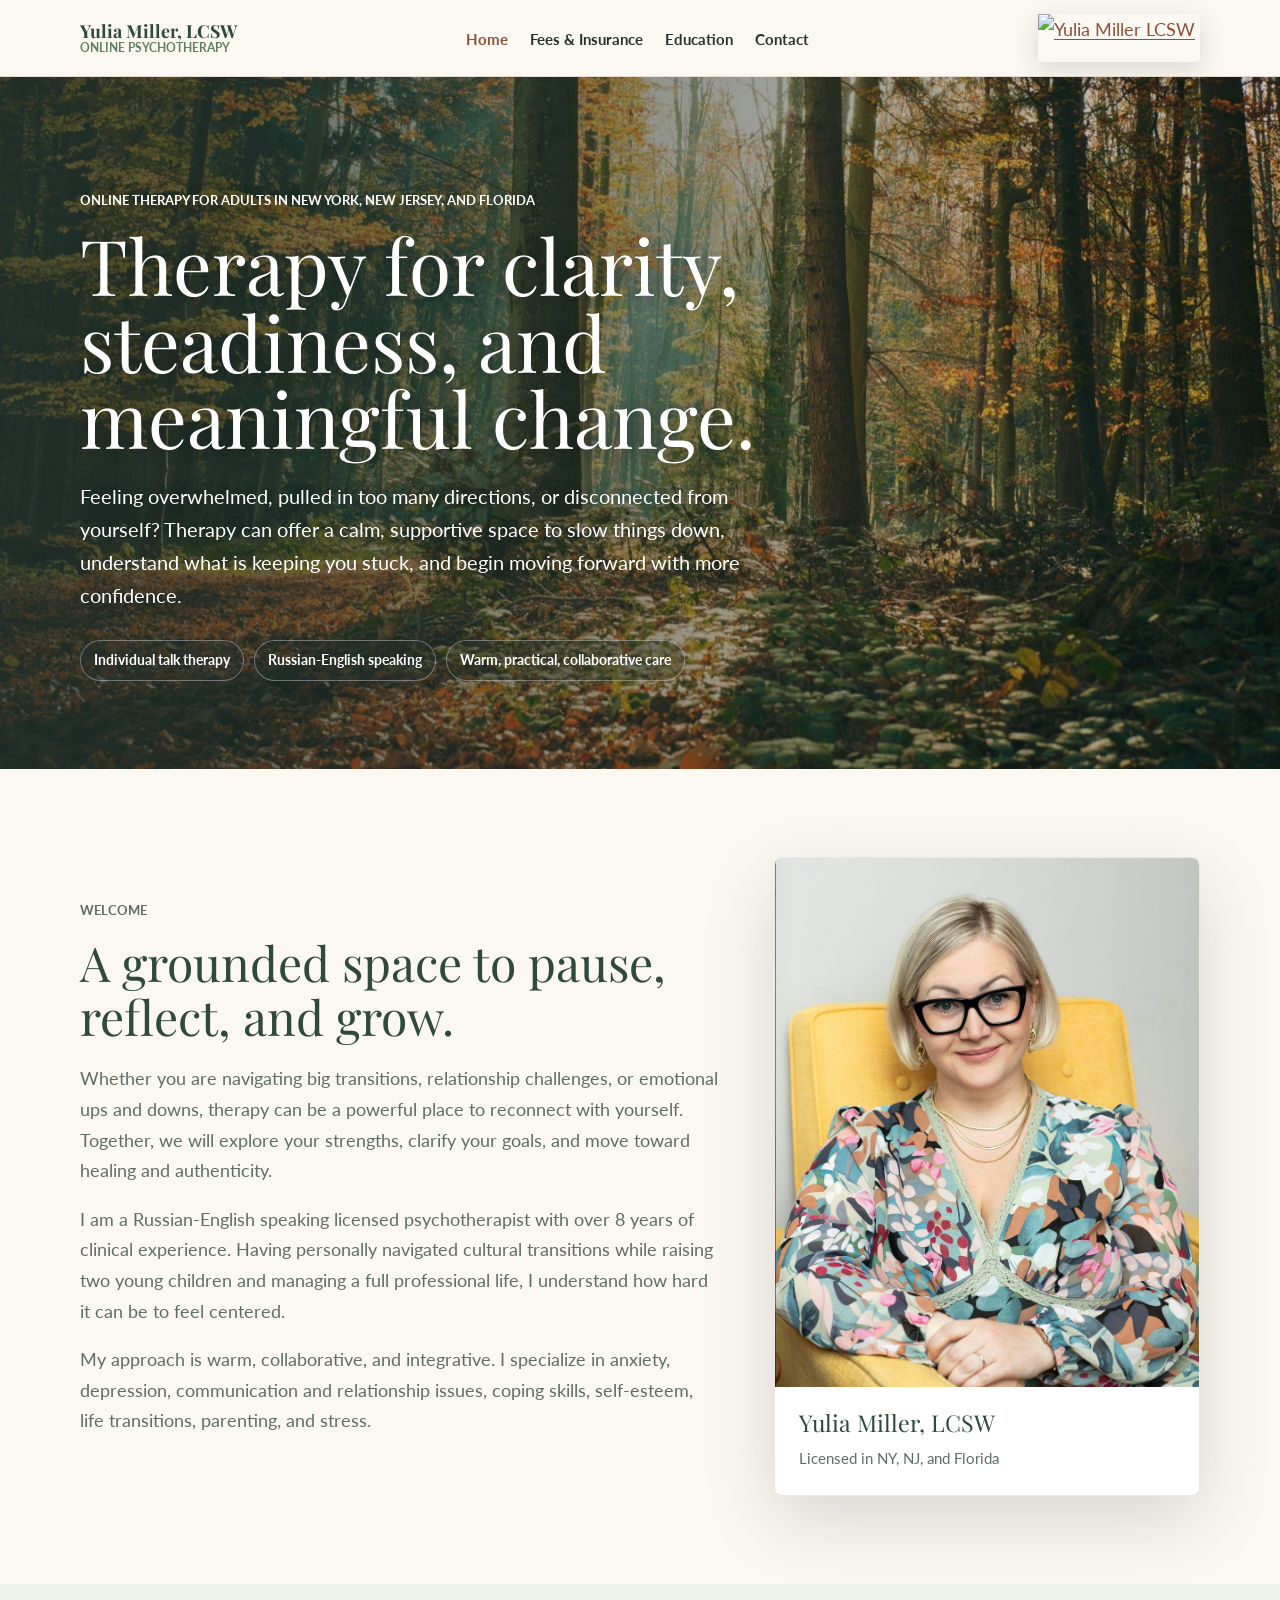
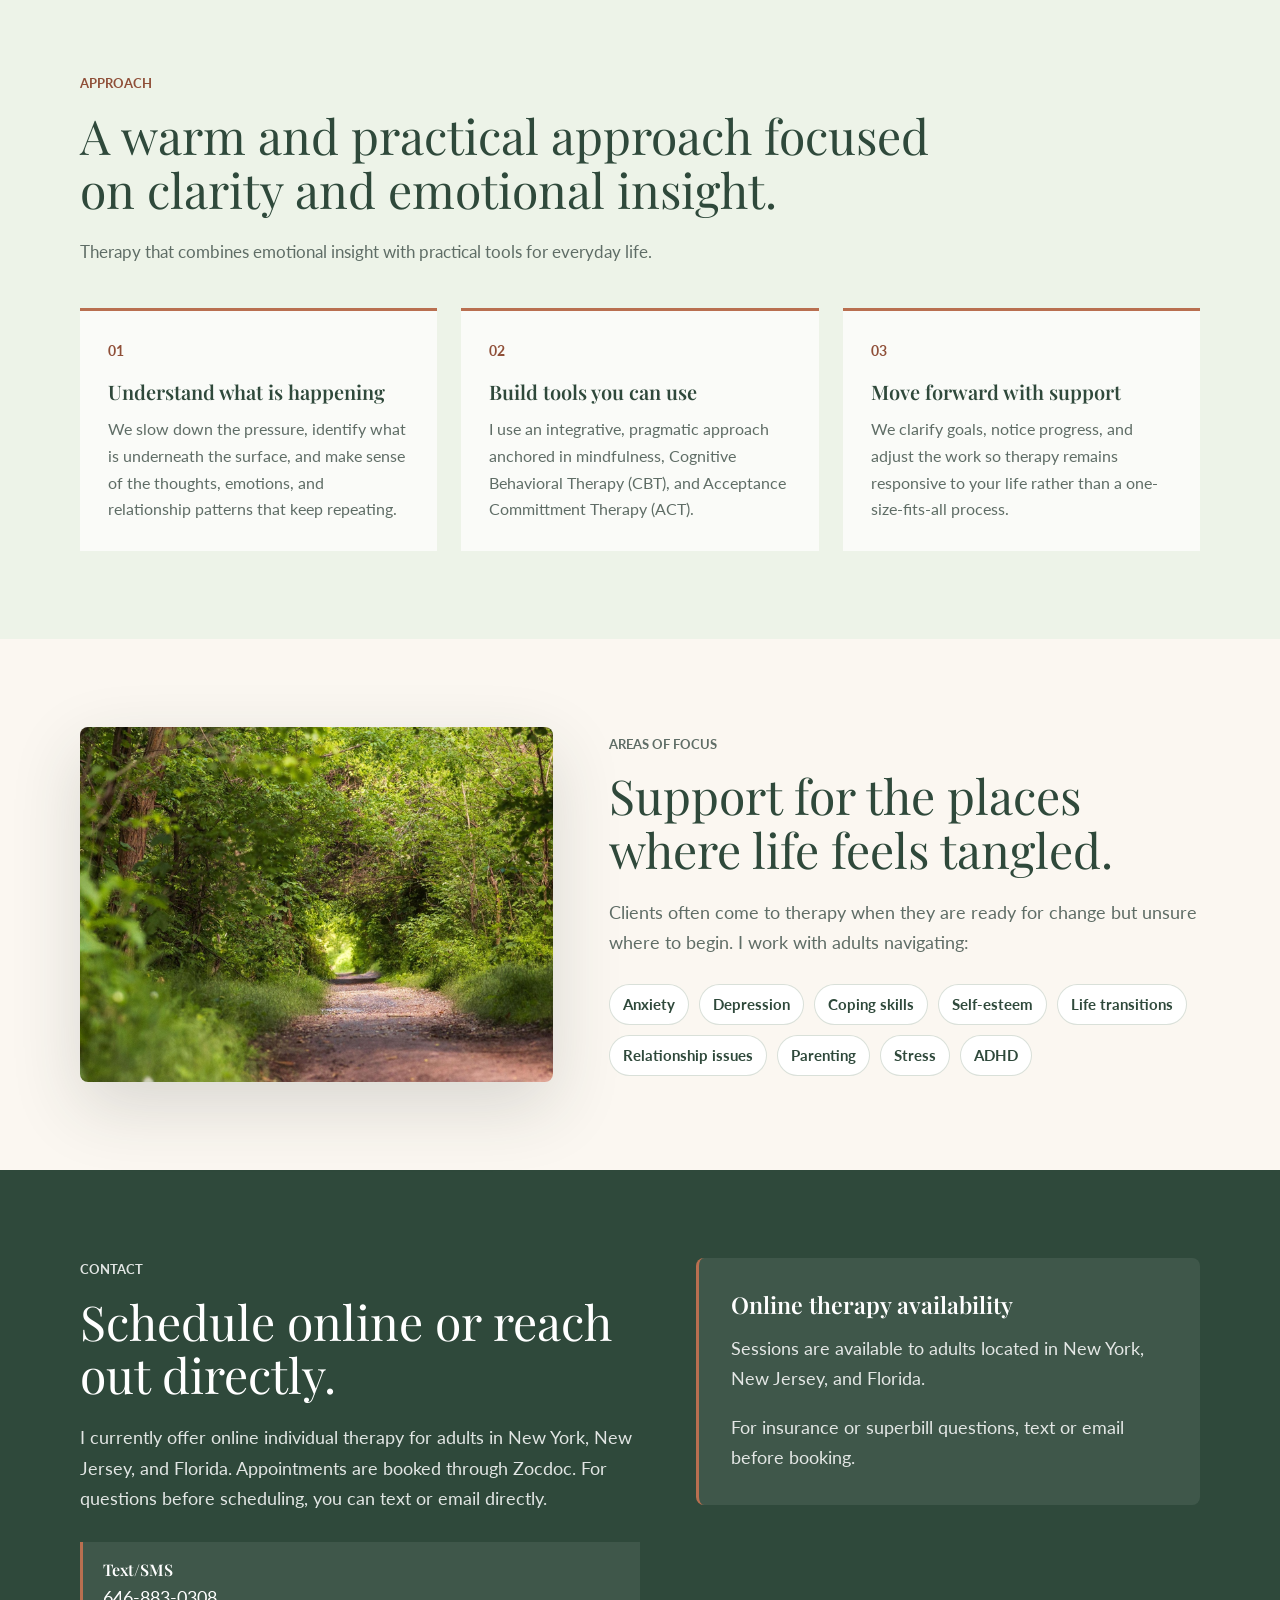
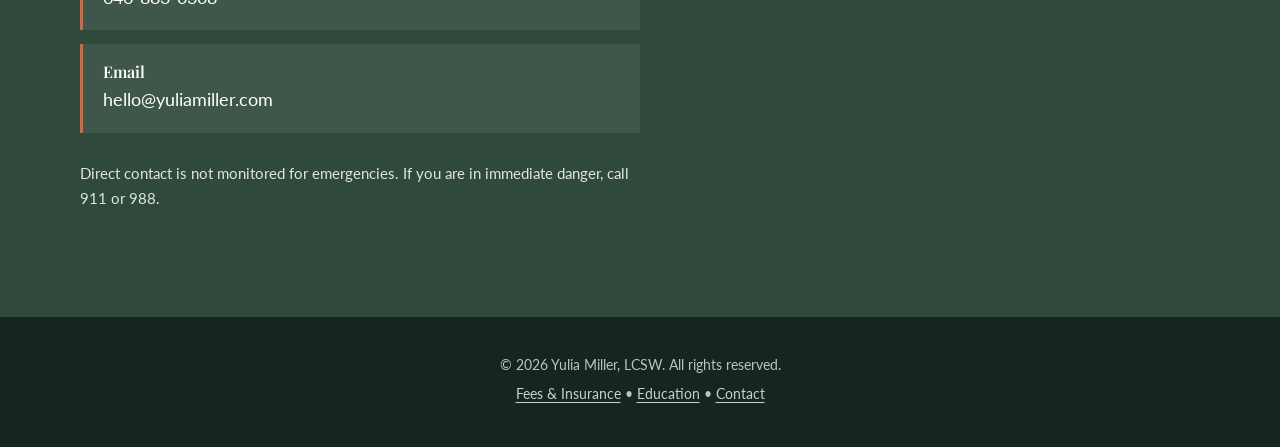
==== commit 52719233: "Minor updates based on audit feedback" ====
--- a/index.html
+++ b/index.html
@@ -87,7 +87,7 @@
             <article class="feature-item">
               <span class="feature-number">02</span>
               <h3>Build tools you can use</h3>
-              <p>Sessions can include practical strategies from CBT, ACT, mindfulness-based therapy, motivational interviewing, and strength-based approaches.</p>
+              <p>I use an integrative, pragmatic approach anchored in mindfulness, Cognitive Behavioral Therapy (CBT), and Acceptance Committment Therapy (ACT).</p>
             </article>
             <article class="feature-item">
               <span class="feature-number">03</span>
@@ -130,12 +130,12 @@
             <p>I currently offer online individual therapy for adults in New York, New Jersey, and Florida. Appointments are booked through Zocdoc. For questions before scheduling, you can text or email directly.</p>
             <div class="contact-methods">
               <a href="sms:+16468830308" class="contact-method">
-                <span>Text only</span>
+                <span>Text/SMS</span>
                 646-883-0308
               </a>
-              <a href="mailto:millery212@gmail.com" class="contact-method">
+              <a href="mailto:hello@yuliamiller.com" class="contact-method">
                 <span>Email</span>
-                millery212@gmail.com
+                hello@yuliamiller.com
               </a>
             </div>
             <p class="contact-note">Direct contact is not monitored for emergencies. If you are in immediate danger, call 911 or 988.</p>
@@ -159,6 +159,29 @@
     <script>
       document.getElementById('year').textContent = new Date().getFullYear();
     </script>
-    <script>(function (d) {var script = d.createElement('script'); script.type = 'text/javascript'; script.async = true; script.src = 'https://offsiteschedule.zocdoc.com/plugin/embed';var s = d.getElementsByTagName('script')[0]; s.parentNode.insertBefore(script, s);})(document);</script>
+    <script data-static-as-sticky-bob>(function (d) {var script = d.createElement('script'); script.type = 'text/javascript'; script.async = true; script.src = 'https://offsiteschedule.zocdoc.com/plugin/embed';var s = d.getElementsByTagName('script')[0]; s.parentNode.insertBefore(script, s);})(document);</script>
+    <script>
+      (function () {
+        const mobileQuery = window.matchMedia('(max-width: 860px)');
+        const resetMobileZocdoc = () => {
+          if (!mobileQuery.matches) return;
+          document.querySelectorAll('.zd-alert-box, .zd-provider-availability-alert-box, .zd-sticky-button').forEach((el) => el.remove());
+          document.querySelectorAll('.nav-booking .zd-plugin, .nav-booking .zd-plugin-initialized').forEach((el) => {
+            el.style.position = '';
+            el.style.bottom = '';
+            el.style.right = '';
+            el.style.boxShadow = '';
+          });
+        };
+
+        resetMobileZocdoc();
+        window.addEventListener('load', resetMobileZocdoc);
+        window.setTimeout(resetMobileZocdoc, 500);
+        window.setTimeout(resetMobileZocdoc, 1500);
+
+        const observer = new MutationObserver(resetMobileZocdoc);
+        observer.observe(document.documentElement, { childList: true, subtree: true });
+      })();
+    </script>
   </body>
 </html>
--- a/styles.css
+++ b/styles.css
@@ -139,8 +139,13 @@
 }
 
 .nav-booking a {
+  display: block;
   border-radius: 4px;
   box-shadow: 0 8px 24px rgba(36, 52, 45, 0.16);
+}
+
+.nav-booking .zd-plugin-initialized {
+  z-index: 2147483647;
 }
 
 .nav-booking a:focus-visible {
@@ -624,6 +629,25 @@
     gap: 14px 18px;
   }
 
+  .nav-booking .zd-plugin,
+  .nav-booking .zd-plugin-initialized {
+    position: static !important;
+    right: auto !important;
+    bottom: auto !important;
+    display: block !important;
+    width: 162px !important;
+    min-width: 0 !important;
+    padding: 0 !important;
+    background: transparent !important;
+    box-shadow: 0 8px 24px rgba(36, 52, 45, 0.16) !important;
+  }
+
+  .zd-alert-box,
+  .zd-provider-availability-alert-box,
+  .zd-sticky-button {
+    display: none !important;
+  }
+
   .hero {
     min-height: 0;
     padding: 82px 0 70px;
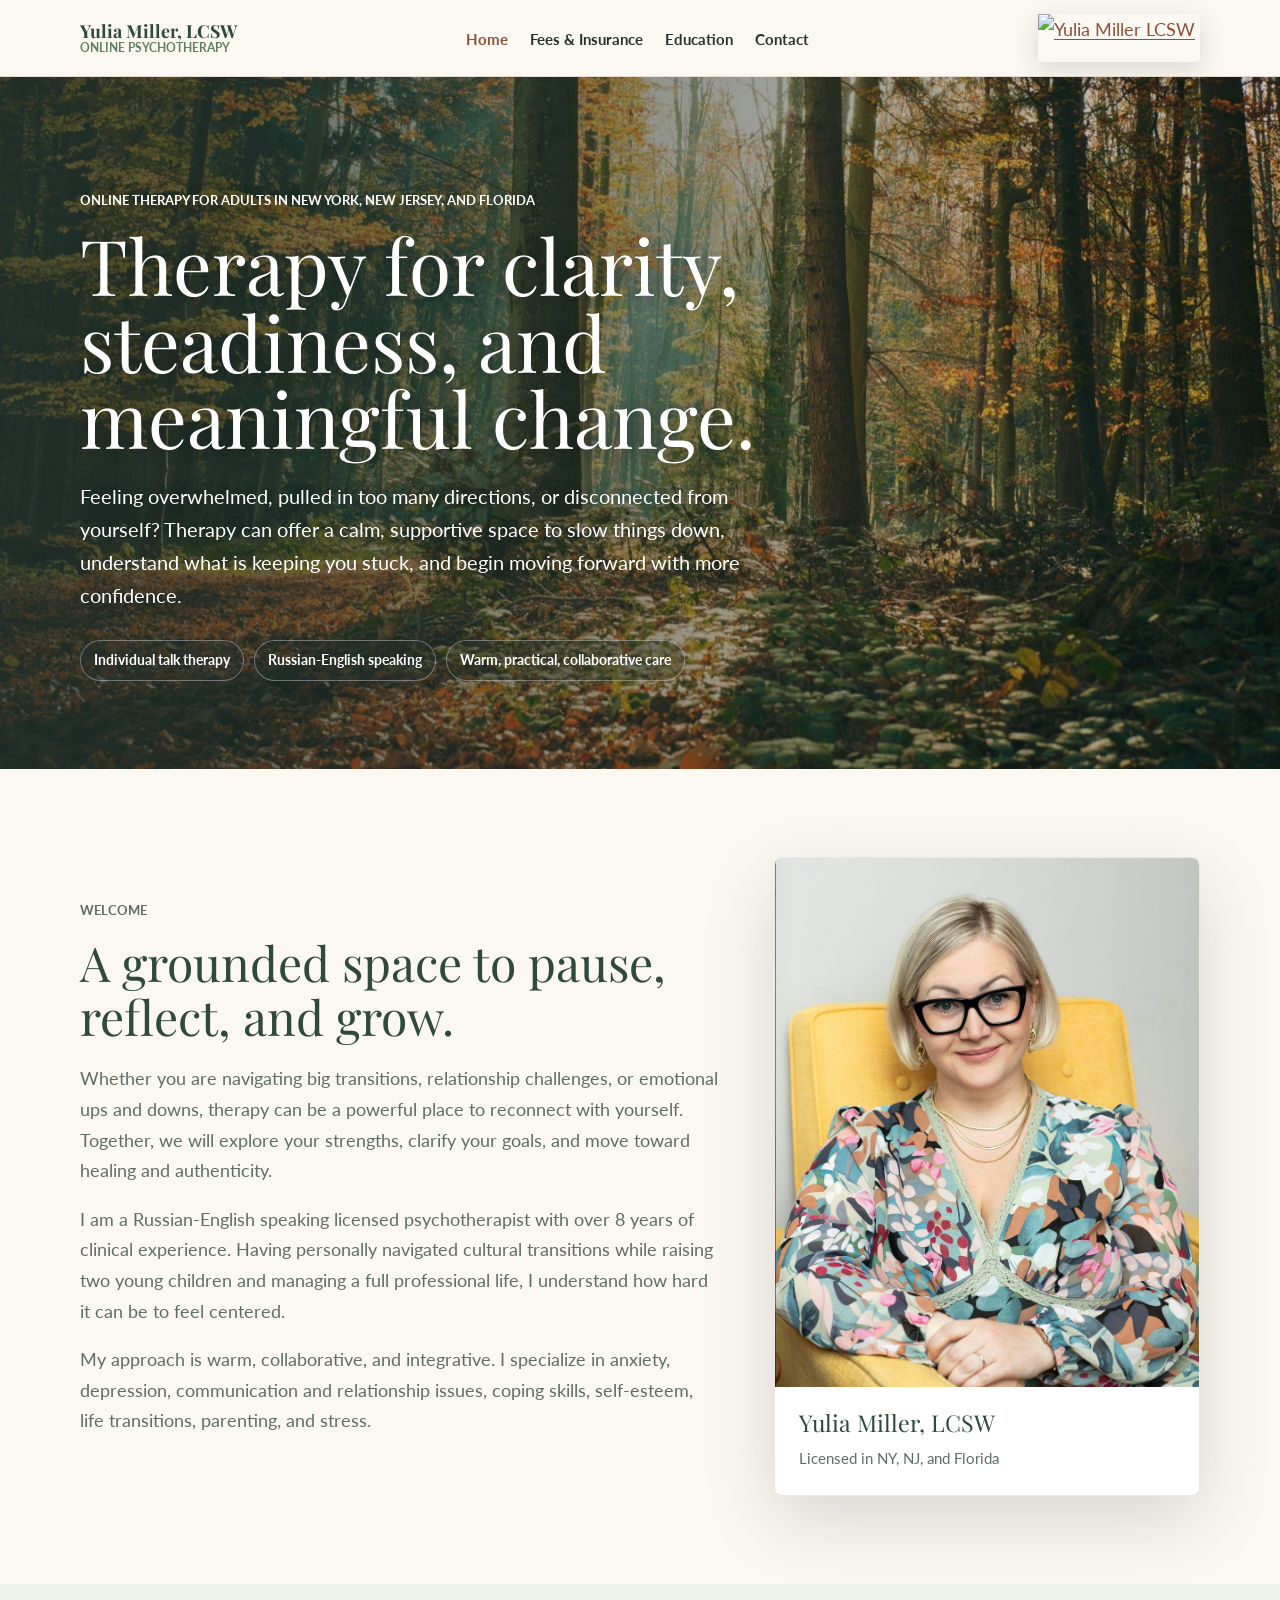
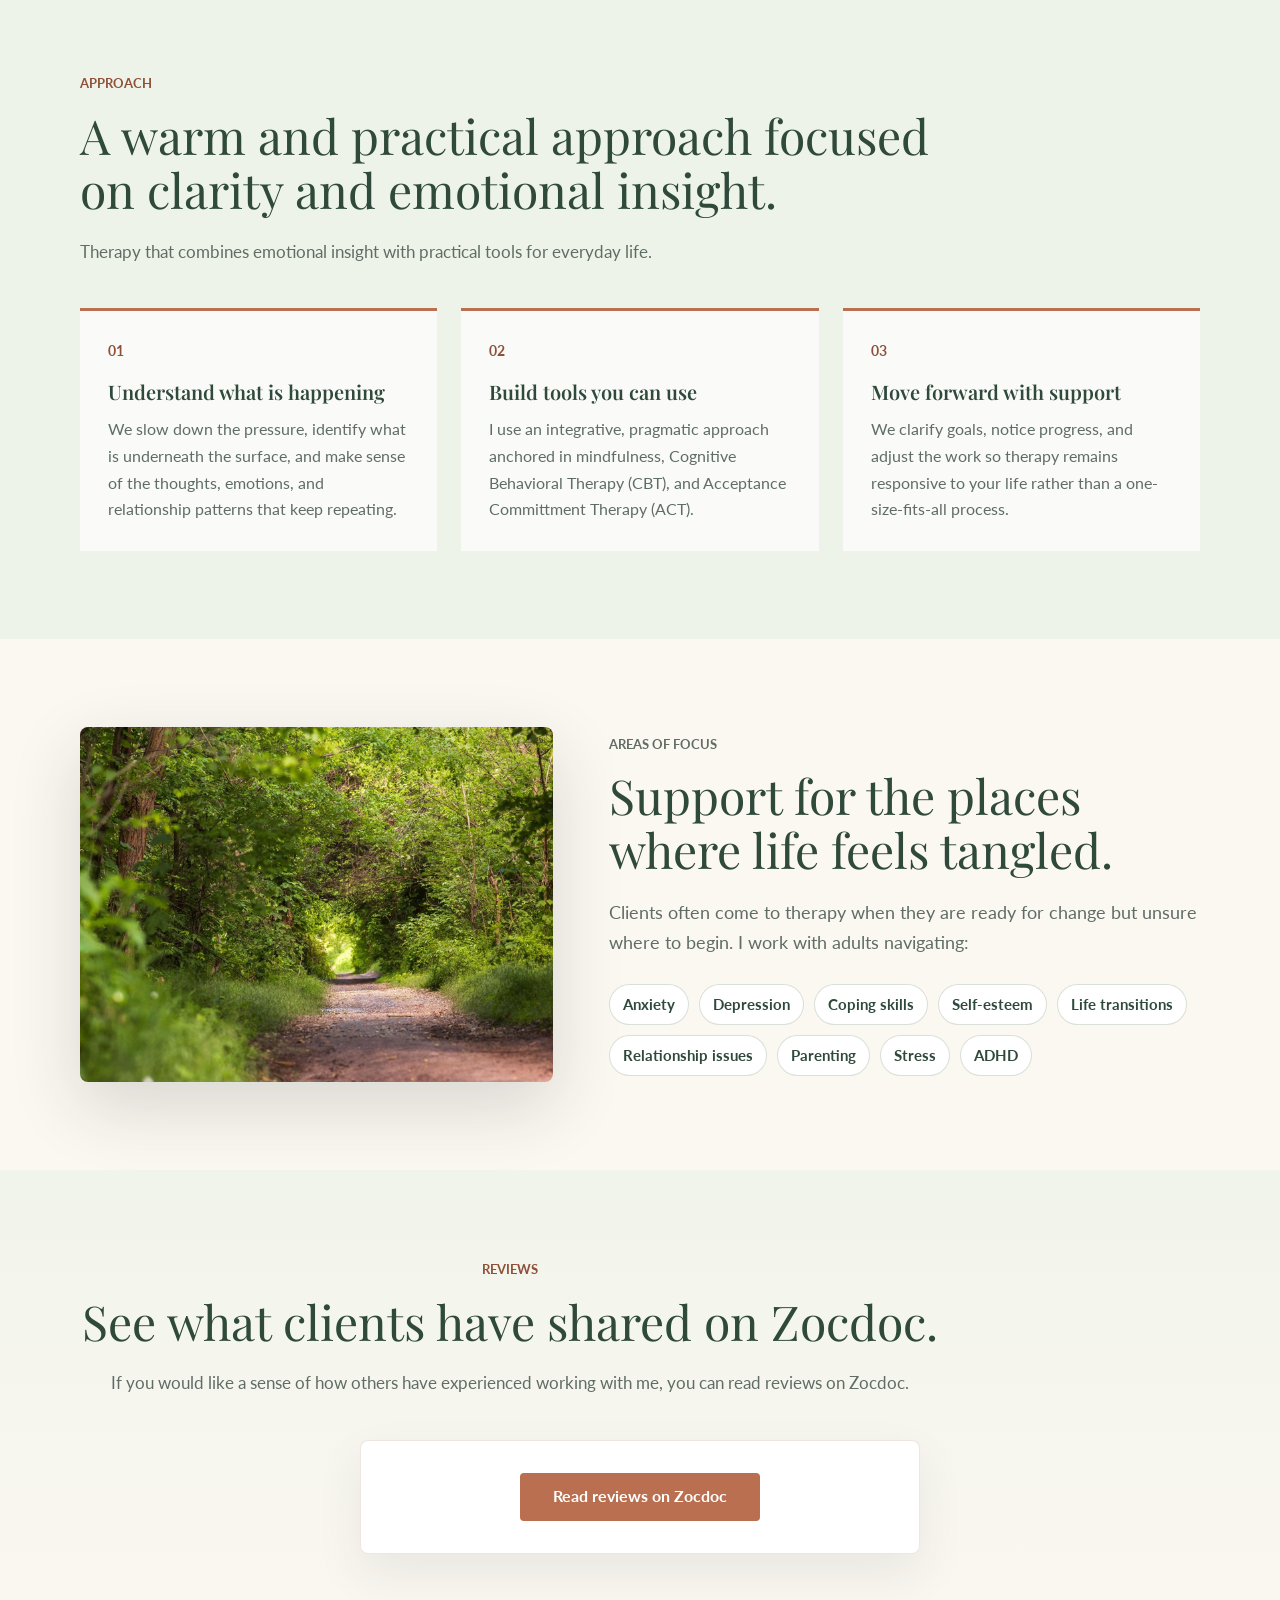
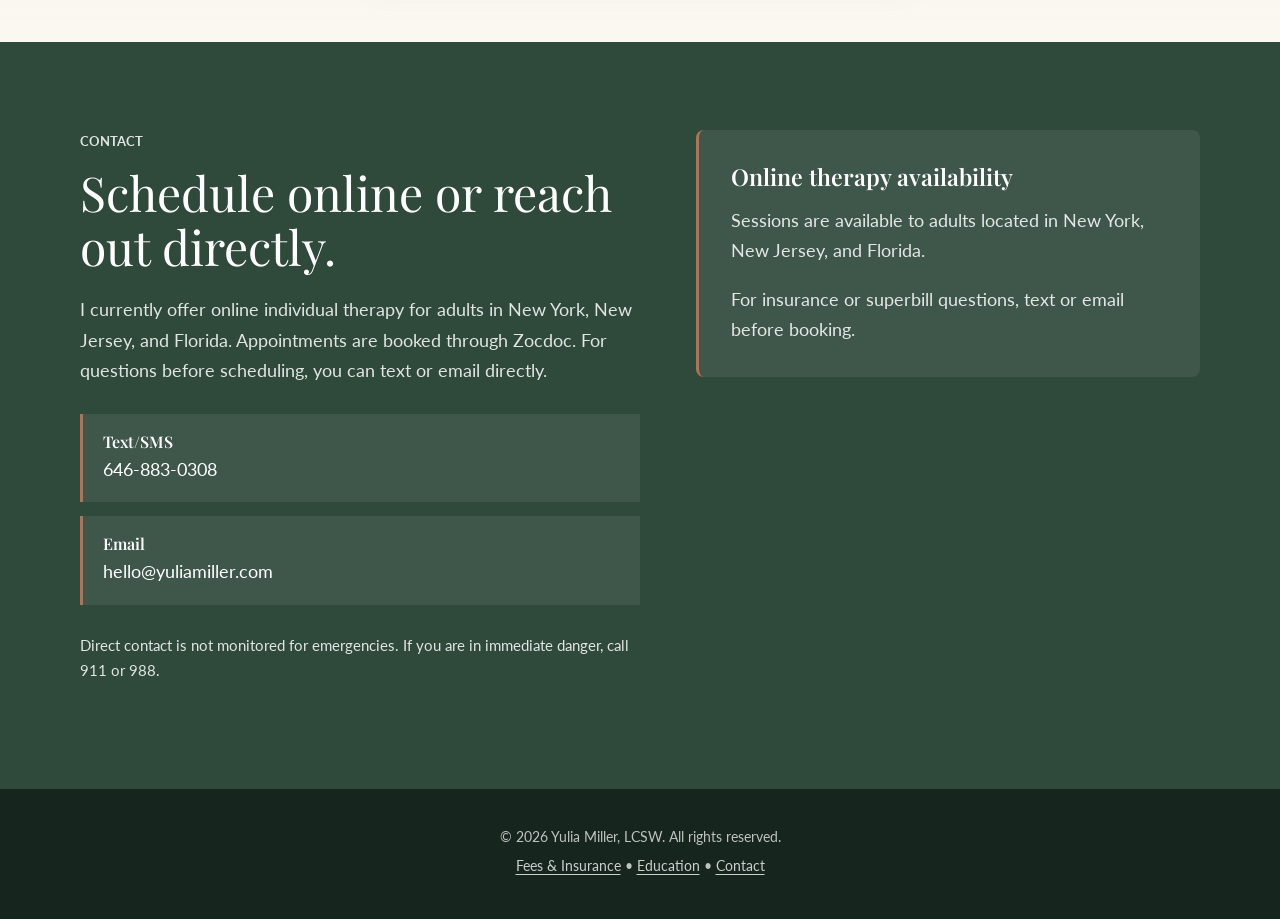
==== commit 4b6098c8: "Add Zocdoc reviews section" ====
--- a/index.html
+++ b/index.html
@@ -122,6 +122,19 @@
         </div>
       </section>
 
+      <section class="reviews-section" aria-labelledby="reviews-heading">
+        <div class="container">
+          <div class="section-intro center">
+            <p class="eyebrow">Reviews</p>
+            <h2 id="reviews-heading" class="heading">See what clients have shared on Zocdoc.</h2>
+            <p>If you would like a sense of how others have experienced working with me, you can read reviews on Zocdoc.</p>
+          </div>
+          <div class="review-card center">
+            <a href="https://www.zocdoc.com/professional/yulia-miller-lcsw-457888#reviews" class="btn" target="_blank" rel="noopener noreferrer">Read reviews on Zocdoc</a>
+          </div>
+        </div>
+      </section>
+
       <section id="contact" class="contact">
         <div class="container contact-layout">
           <div class="contact-copy">
--- a/styles.css
+++ b/styles.css
@@ -273,6 +273,24 @@
   background: var(--sage-light);
 }
 
+.reviews-section {
+  background: linear-gradient(180deg, rgba(237, 243, 232, 0.7), rgba(251, 247, 241, 0.95));
+}
+
+.review-card {
+  max-width: 560px;
+  margin: 0 auto;
+  padding: 32px;
+  background: var(--white);
+  border: 1px solid rgba(143, 79, 56, 0.14);
+  border-radius: 8px;
+  box-shadow: 0 20px 48px rgba(36, 52, 45, 0.08);
+}
+
+.review-card .btn {
+  min-width: 240px;
+}
+
 .split-layout {
   display: grid;
   grid-template-columns: minmax(0, 1.08fr) minmax(300px, 0.72fr);
@@ -513,6 +531,11 @@
   grid-template-columns: minmax(0, 0.86fr) minmax(0, 1.14fr);
   gap: 32px;
   align-items: start;
+}
+
+.fees-column {
+  display: grid;
+  gap: 32px;
 }
 
 .fees-box,
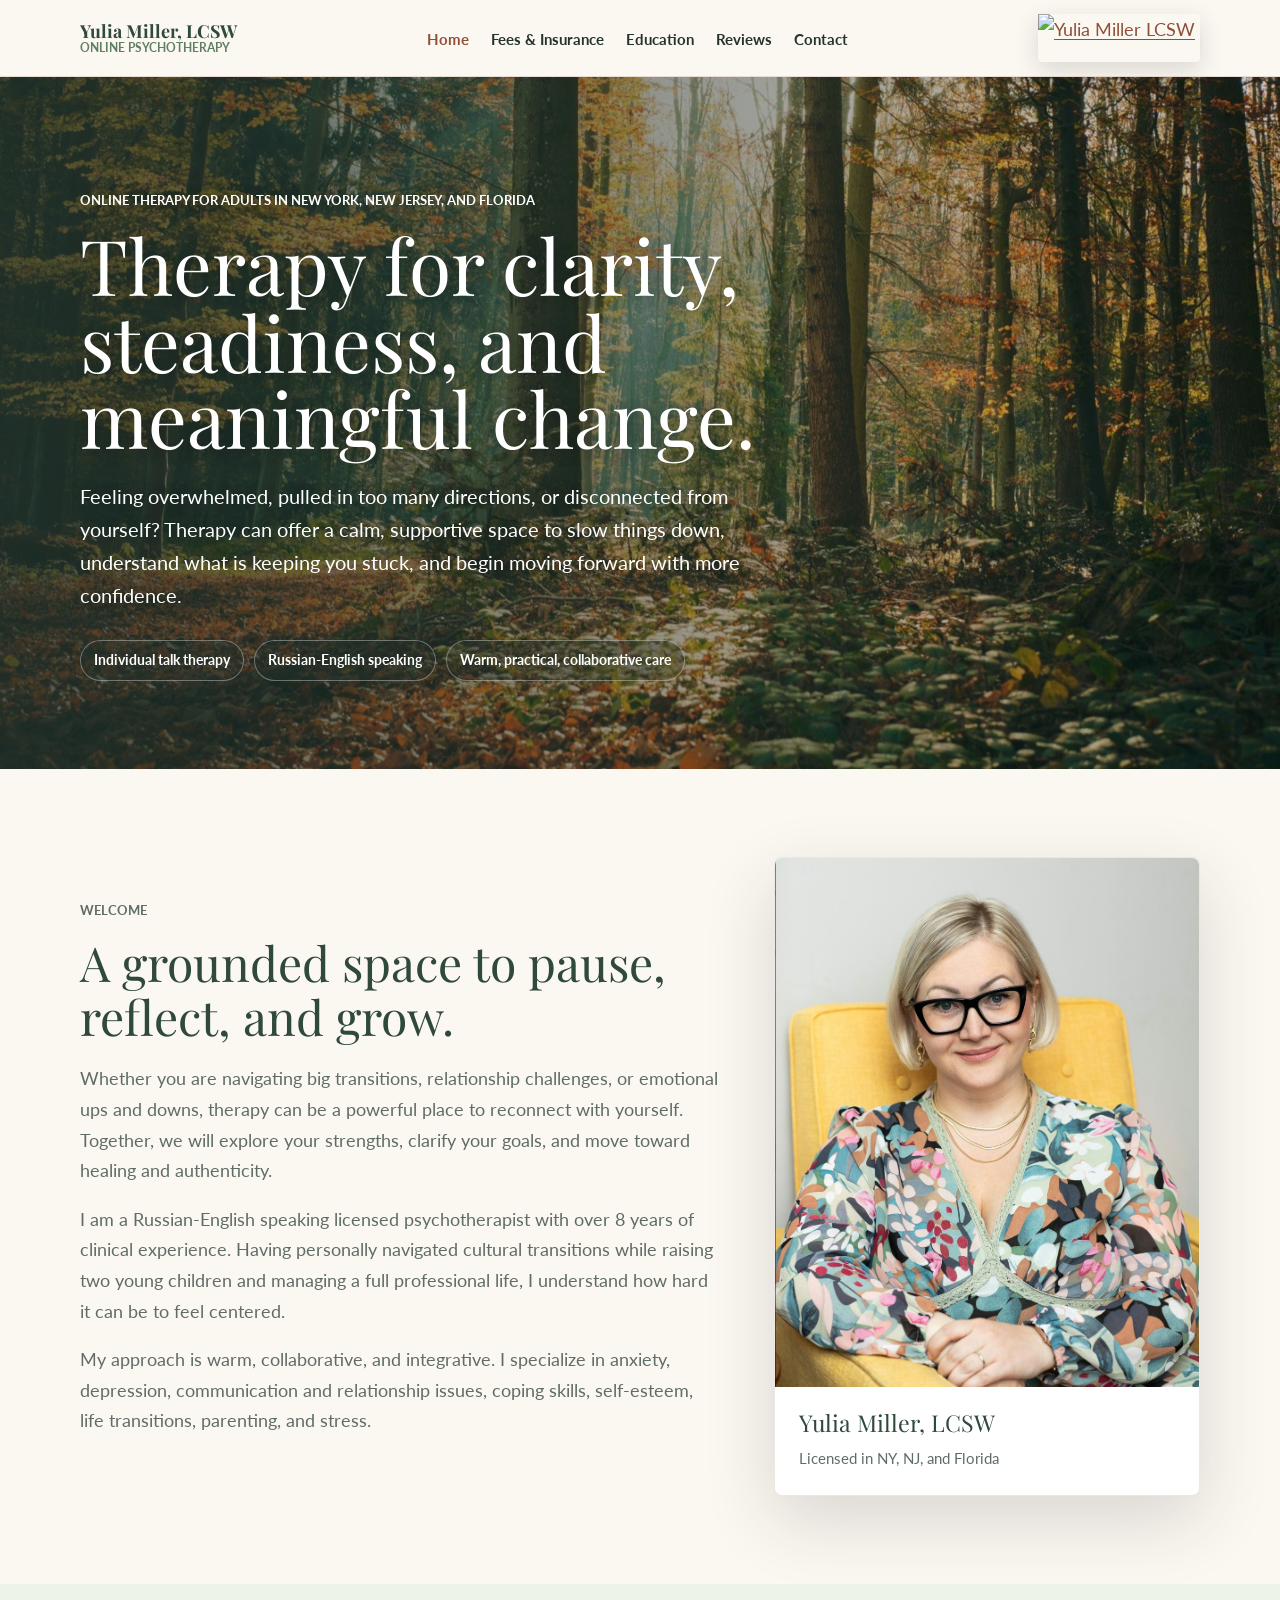
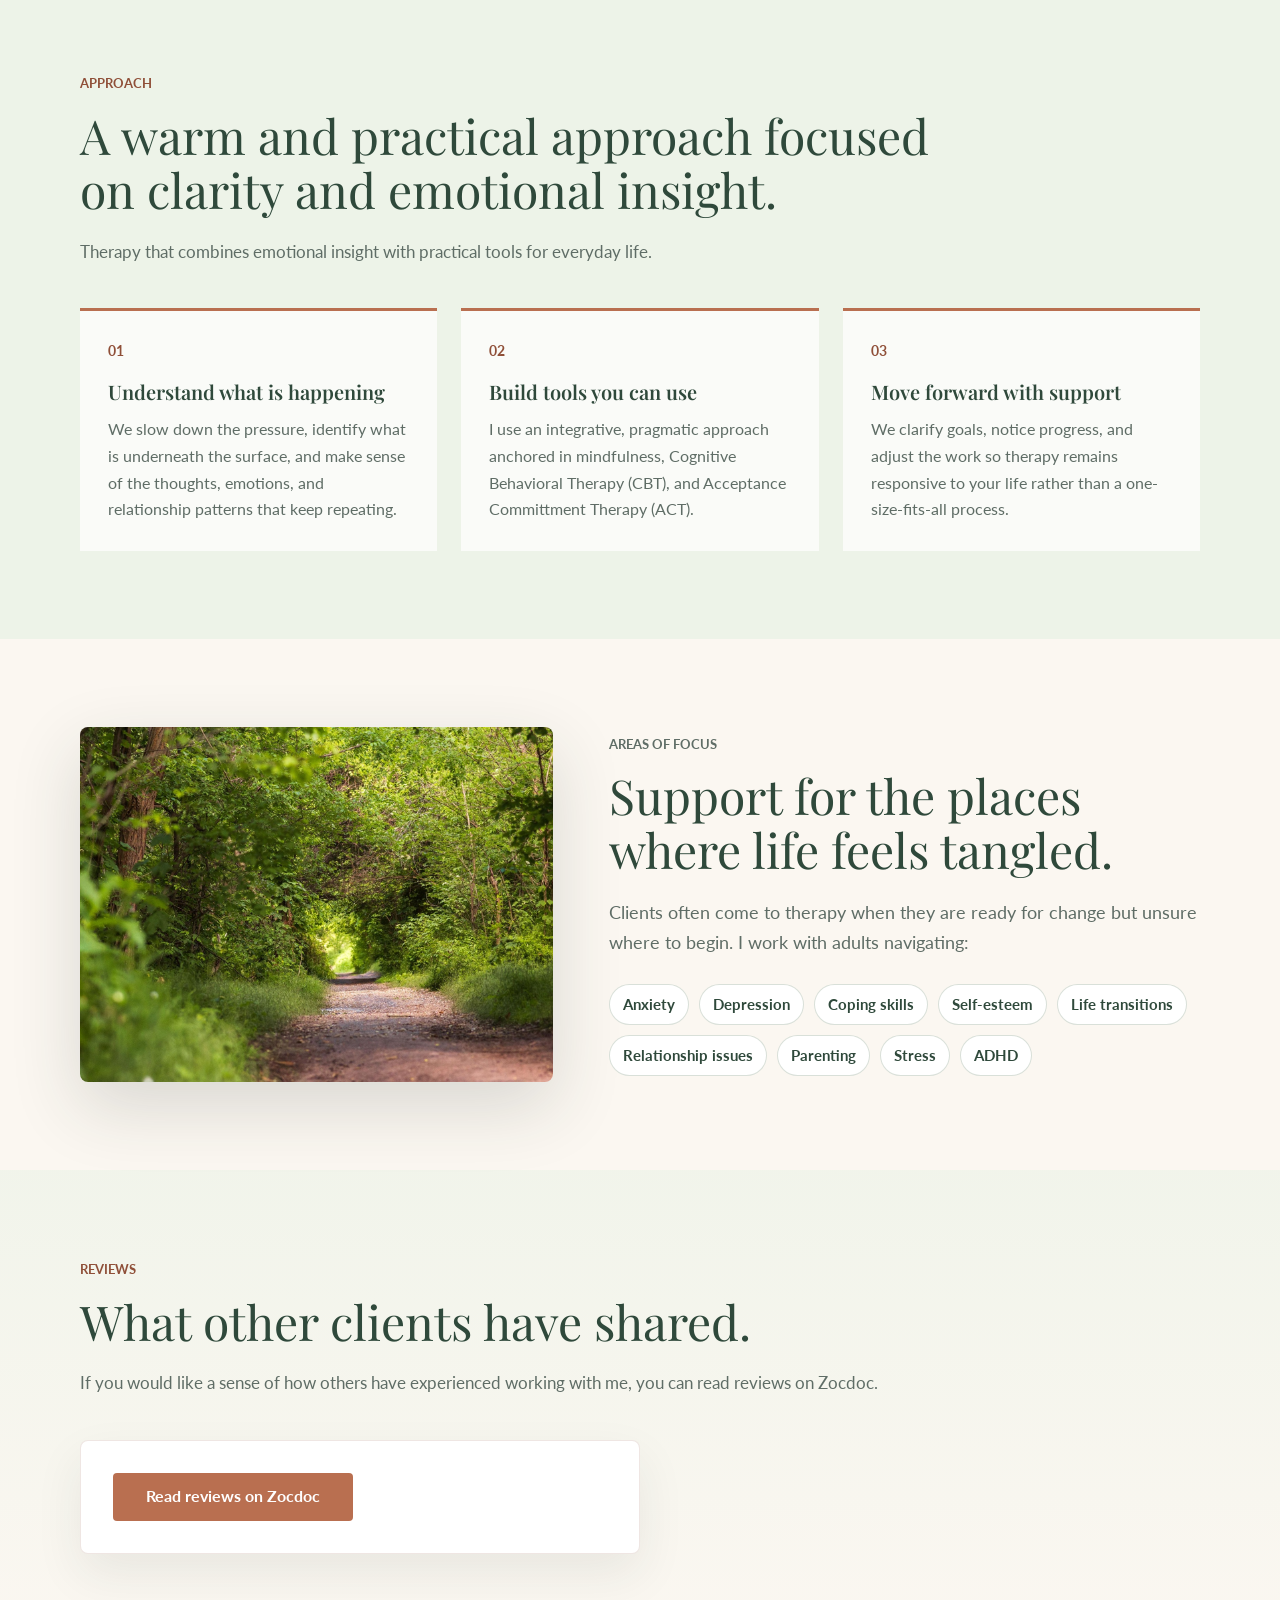
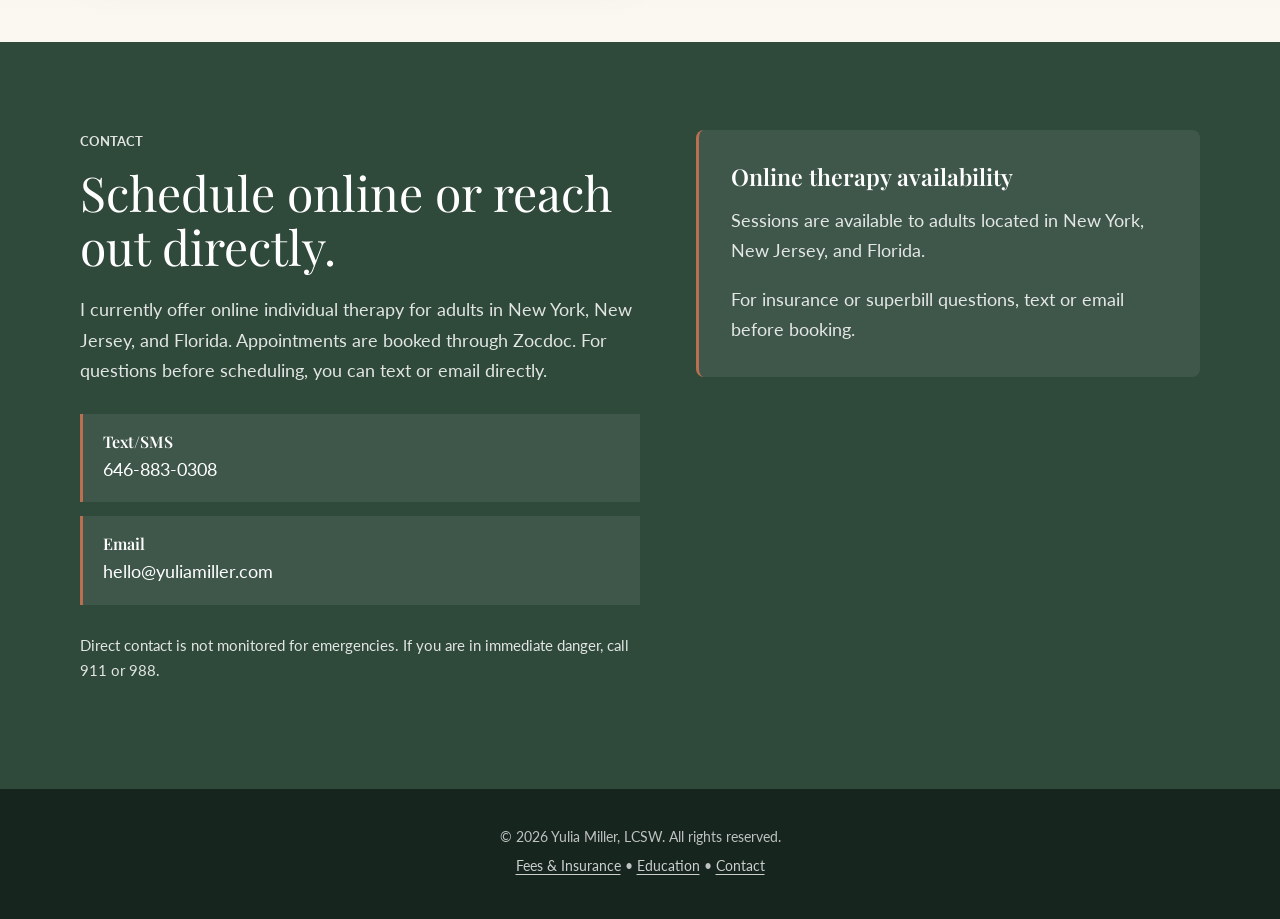
==== commit 4302189f: "Refine reviews section" ====
--- a/index.html
+++ b/index.html
@@ -25,6 +25,7 @@
           <li><a href="/" class="active" aria-current="page">Home</a></li>
           <li><a href="/insurances/">Fees &amp; Insurance</a></li>
           <li><a href="/education/">Education</a></li>
+          <li><a href="https://www.zocdoc.com/professional/yulia-miller-lcsw-457888#reviews" target="_blank" rel="noopener noreferrer">Reviews</a></li>
           <li><a href="#contact">Contact</a></li>
         </ul>
         <div class="nav-booking" aria-label="Online booking">
@@ -124,12 +125,12 @@
 
       <section class="reviews-section" aria-labelledby="reviews-heading">
         <div class="container">
-          <div class="section-intro center">
+          <div class="section-intro">
             <p class="eyebrow">Reviews</p>
-            <h2 id="reviews-heading" class="heading">See what clients have shared on Zocdoc.</h2>
+            <h2 id="reviews-heading" class="heading">What other clients have shared.</h2>
             <p>If you would like a sense of how others have experienced working with me, you can read reviews on Zocdoc.</p>
           </div>
-          <div class="review-card center">
+          <div class="review-card">
             <a href="https://www.zocdoc.com/professional/yulia-miller-lcsw-457888#reviews" class="btn" target="_blank" rel="noopener noreferrer">Read reviews on Zocdoc</a>
           </div>
         </div>
--- a/styles.css
+++ b/styles.css
@@ -279,7 +279,7 @@
 
 .review-card {
   max-width: 560px;
-  margin: 0 auto;
+  margin: 0;
   padding: 32px;
   background: var(--white);
   border: 1px solid rgba(143, 79, 56, 0.14);
